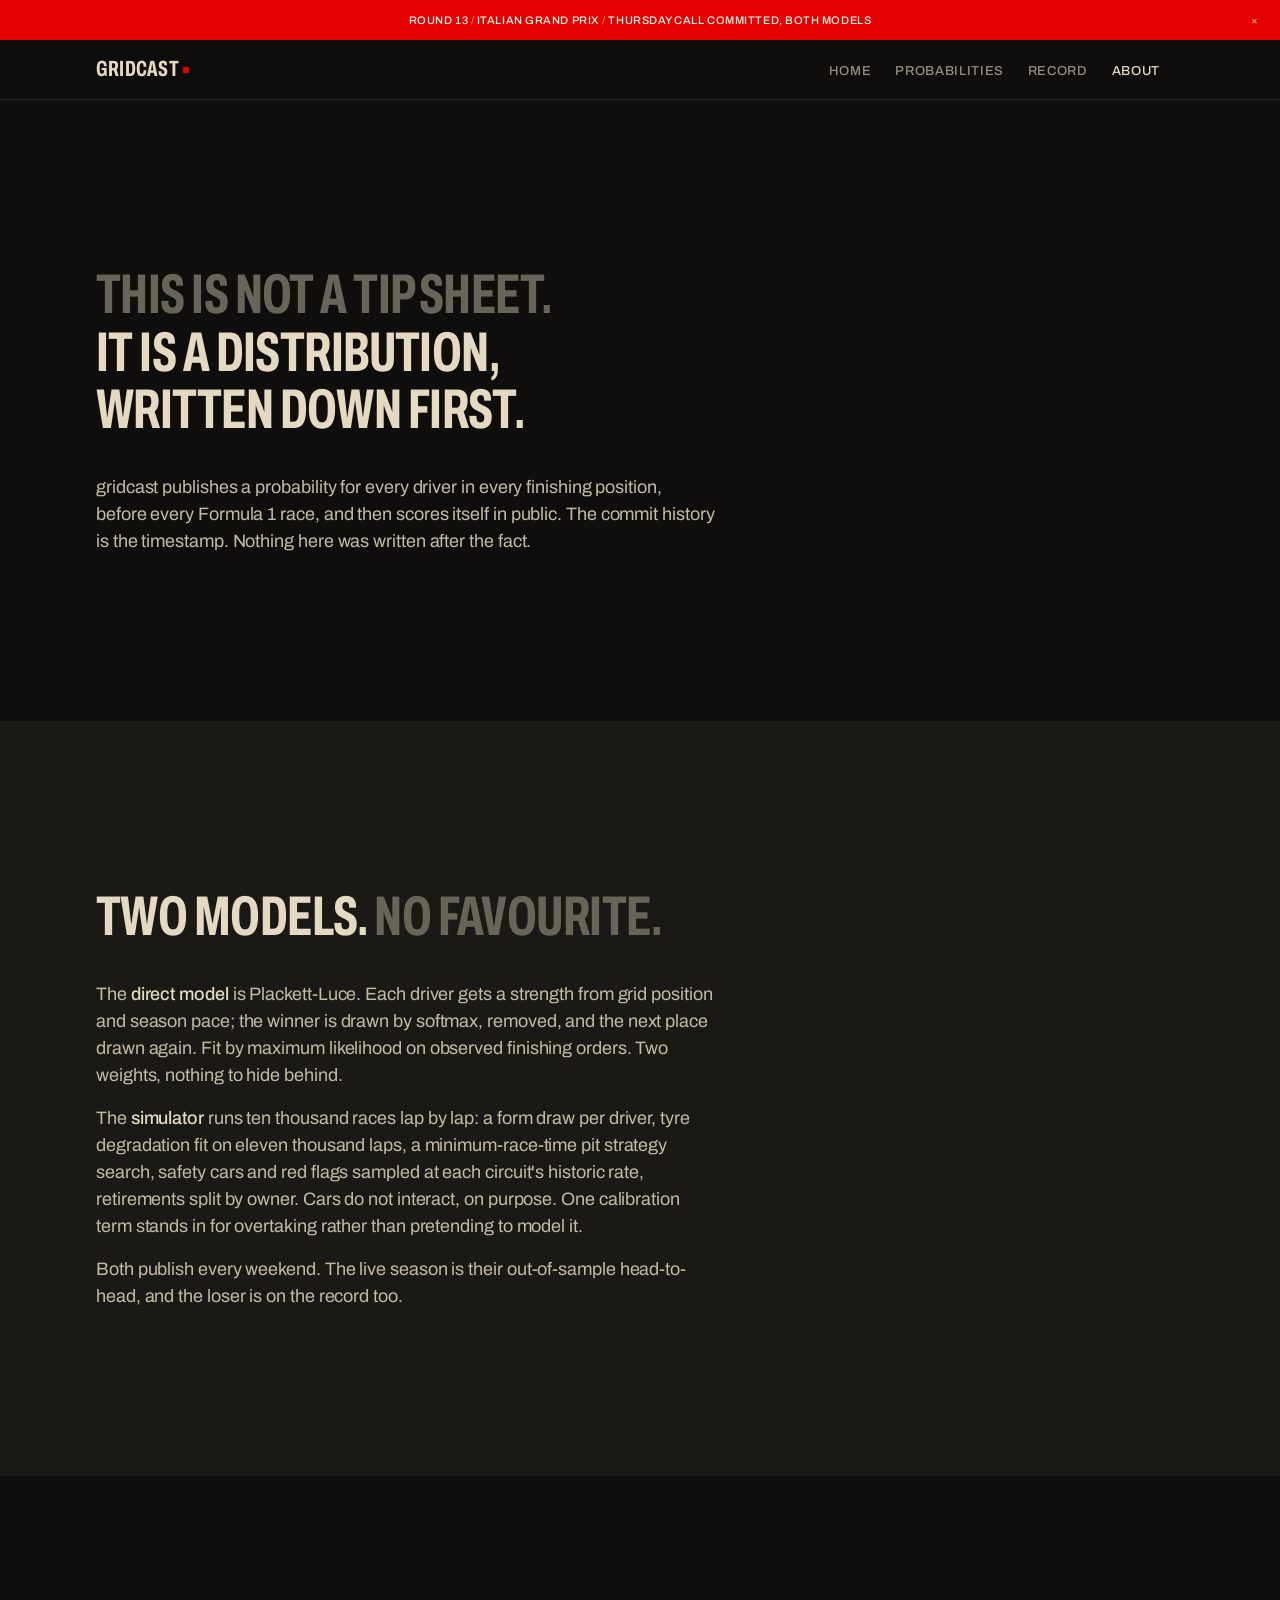
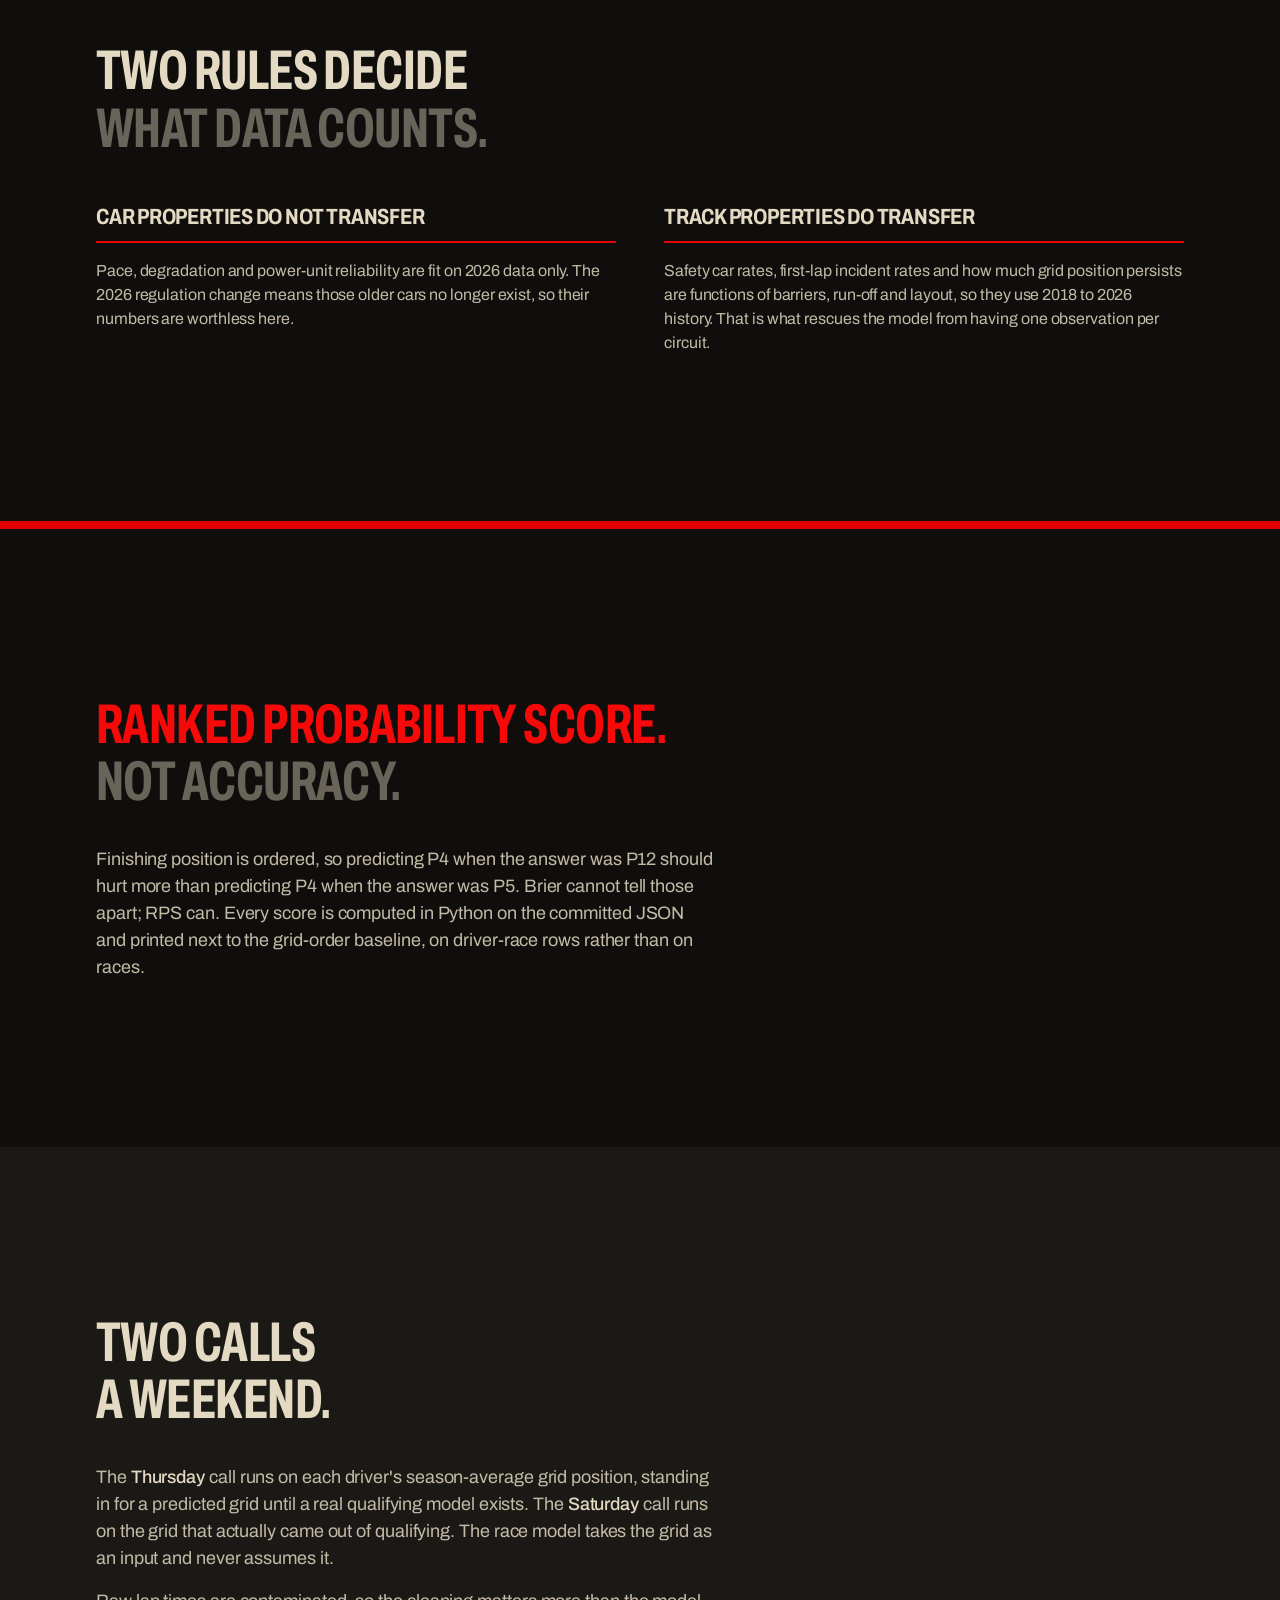
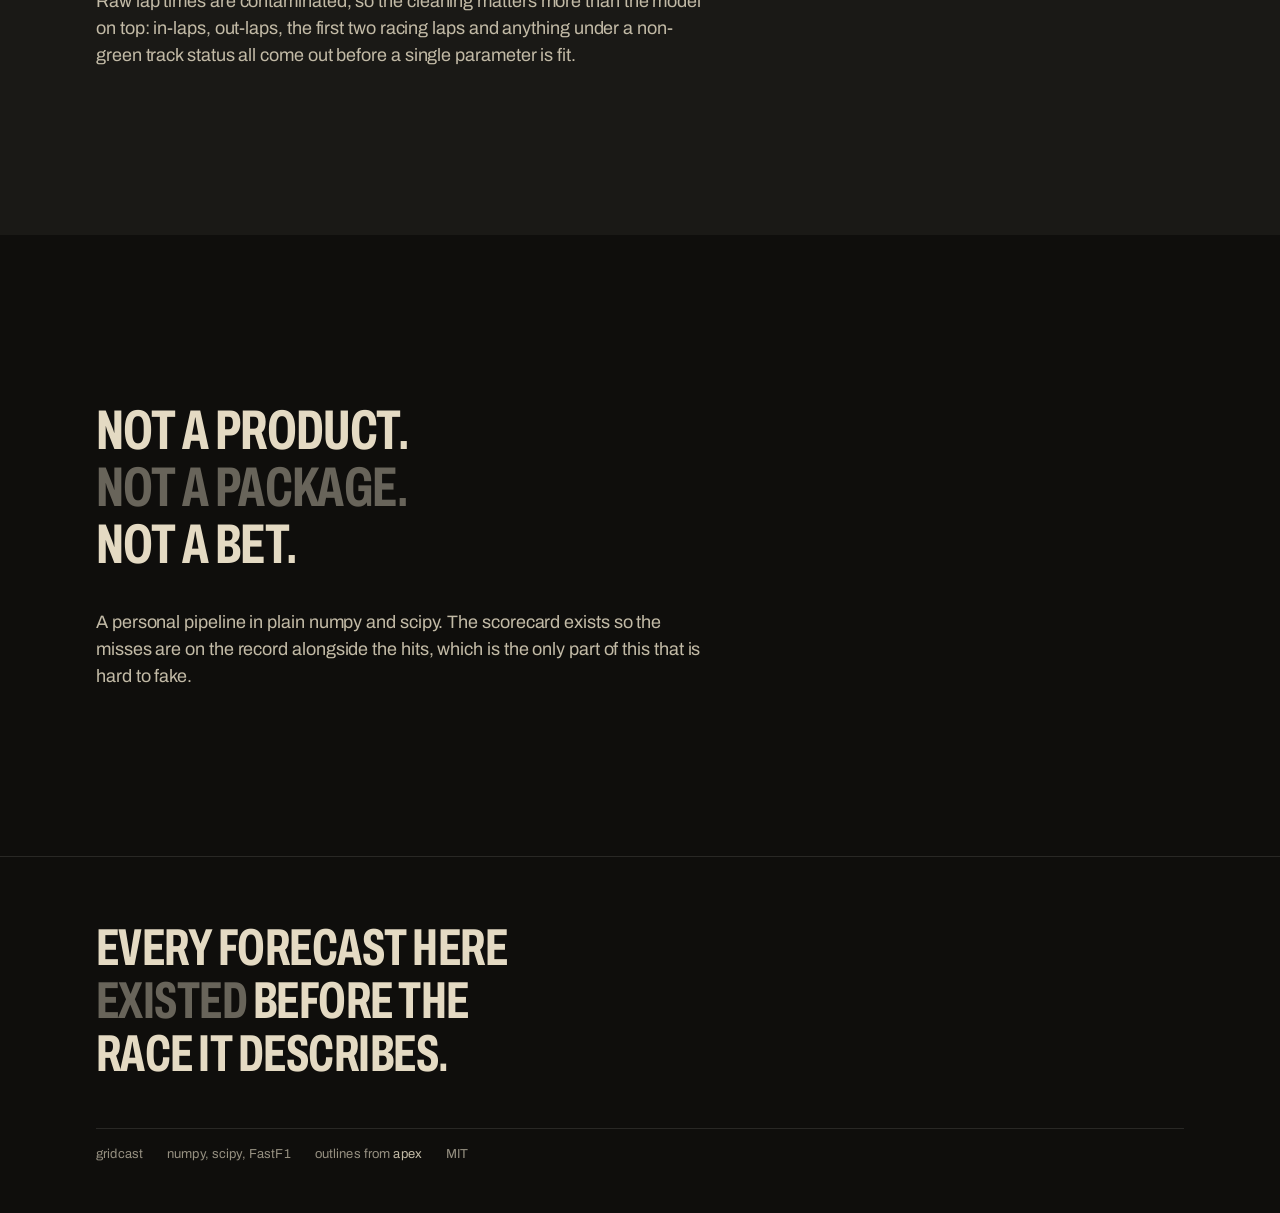
==== site/about.html @ 3c14c135 "site: about, probabilities and record pages, token sheet" ====
<!DOCTYPE html>
<html lang="en">
<head>
<meta charset="utf-8">
<meta name="viewport" content="width=device-width, initial-scale=1">
<title>About · gridcast</title>
<meta name="description" content="How gridcast predicts Formula 1 races: two models, the 2026 data rules, and how the scoring works.">
<link rel="preconnect" href="https://fonts.googleapis.com">
<link rel="preconnect" href="https://fonts.gstatic.com" crossorigin>
<link href="https://fonts.googleapis.com/css2?family=Archivo:wdth,wght@62..125,400..700&family=Geist+Mono:wght@400..600&display=swap" rel="stylesheet">
<link rel="icon" href="data:image/svg+xml,%3Csvg xmlns='http://www.w3.org/2000/svg' viewBox='0 0 32 32'%3E%3Crect width='32' height='32' fill='%230e0e0e'/%3E%3Cpath d='M6 24 L16 8 L26 24' stroke='%23e50000' stroke-width='3' fill='none'/%3E%3C/svg%3E">
<link rel="stylesheet" href="tokens.css">
<link rel="stylesheet" href="style.css">
</head>
<body data-page="about">

<header class="nav" id="nav">
  <div class="nav-banner" id="banner">
    <p id="banner-text">Reading the latest call</p>
    <button class="nav-x" id="banner-x" type="button" aria-label="Dismiss announcement">&times;</button>
  </div>
  <div class="nav-bar">
    <div class="nav-inner">
      <a class="wordmark" href="index.html">gridcast</a>
      <nav aria-label="Primary">
        <ul class="nav-links">
          <li><a href="index.html">Home</a></li>
          <li><a href="probabilities.html">Probabilities</a></li>
          <li><a href="record.html">Record</a></li>
          <li><a href="about.html" aria-current="page">About</a></li>
          <li><a href="#" id="repo-link" hidden>Source</a></li>
        </ul>
      </nav>
    </div>
  </div>
</header>

<main>
  <section class="band band-ink">
    <div>
      <p class="claim"><span class="dim">This is not a tip sheet.</span><br>It is a distribution,<br>written down first.</p>
      <p class="after">gridcast publishes a probability for every driver in every finishing position, before every Formula&nbsp;1 race, and then scores itself in public. The commit history is the timestamp. Nothing here was written after the fact.</p>
    </div>
  </section>

  <section class="band band-raised">
    <div>
      <p class="claim">Two models. <span class="dim">No favourite.</span></p>
      <p class="after">The <strong>direct model</strong> is Plackett-Luce. Each driver gets a strength from grid position and season pace; the winner is drawn by softmax, removed, and the next place drawn again. Fit by maximum likelihood on observed finishing orders. Two weights, nothing to hide behind.</p>
      <p class="after">The <strong>simulator</strong> runs ten thousand races lap by lap: a form draw per driver, tyre degradation fit on eleven thousand laps, a minimum-race-time pit strategy search, safety cars and red flags sampled at each circuit's historic rate, retirements split by owner. Cars do not interact, on purpose. One calibration term stands in for overtaking rather than pretending to model it.</p>
      <p class="after">Both publish every weekend. The live season is their out-of-sample head-to-head, and the loser is on the record too.</p>
    </div>
  </section>

  <section class="band band-ink">
    <div>
      <p class="claim">Two rules decide<br><span class="dim">what data counts.</span></p>
      <div class="rules">
        <div>
          <h2>Car properties do not transfer</h2>
          <p>Pace, degradation and power-unit reliability are fit on 2026 data only. The 2026 regulation change means those older cars no longer exist, so their numbers are worthless here.</p>
        </div>
        <div>
          <h2>Track properties do transfer</h2>
          <p>Safety car rates, first-lap incident rates and how much grid position persists are functions of barriers, run-off and layout, so they use 2018 to 2026 history. That is what rescues the model from having one observation per circuit.</p>
        </div>
      </div>
    </div>
  </section>

  <section class="band band-accent">
    <div>
      <p class="claim">Ranked probability score.<br><span class="dim">Not accuracy.</span></p>
      <p class="after">Finishing position is ordered, so predicting P4 when the answer was P12 should hurt more than predicting P4 when the answer was P5. Brier cannot tell those apart; RPS can. Every score is computed in Python on the committed JSON and printed next to the grid-order baseline, on driver-race rows rather than on races.</p>
    </div>
  </section>

  <section class="band band-raised">
    <div>
      <p class="claim">Two calls<br>a weekend.</p>
      <p class="after">The <strong>Thursday</strong> call runs on each driver's season-average grid position, standing in for a predicted grid until a real qualifying model exists. The <strong>Saturday</strong> call runs on the grid that actually came out of qualifying. The race model takes the grid as an input and never assumes it.</p>
      <p class="after">Raw lap times are contaminated, so the cleaning matters more than the model on top: in-laps, out-laps, the first two racing laps and anything under a non-green track status all come out before a single parameter is fit.</p>
    </div>
  </section>

  <section class="band band-ink">
    <div>
      <p class="claim">Not a product.<br><span class="dim">Not a package.</span><br>Not a bet.</p>
      <p class="after">A personal pipeline in plain numpy and scipy. The scorecard exists so the misses are on the record alongside the hits, which is the only part of this that is hard to fake.</p>
    </div>
  </section>
</main>

<footer class="foot">
  <div class="foot-inner">
    <p class="foot-line">Every forecast here <span class="dim">existed</span> before the race it describes.</p>
    <div class="foot-meta">
      <span>gridcast</span>
      <span>numpy, scipy, FastF1</span>
      <span>outlines from <a href="https://github.com/nitrimandylis/apex">apex</a></span>
      <span>MIT</span>
      <span id="foot-repo"></span>
    </div>
  </div>
</footer>

<script src="app.js"></script>
</body>
</html>
---- site/tokens.css ----
/* Hallmark · tokens · theme: studied-DNA (source: https://centralhq.com/)
 * paper band: dark (16.4%) · display style: condensed-caps-grotesk · accent hue: warm-red (29deg)
 *
 * Every value here was measured off the source's served CSS and converted to
 * OKLCH. The greys are a warm ladder, not neutral: the paper is a warm black
 * and the ink is cream, never white. That single choice is most of the look.
 *
 * Every colour and every font on this site comes through a name in this file.
 */
:root {
  /* ---- paper: warm near-black, twelve steps up to a mid grey ---- */
  --color-paper:    oklch(16.4% 0.005  85);   /* #0e0e0e page, tinted to the 0.005 chroma floor */
  --color-paper-2:  oklch(21.3% 0.005  85);   /* #191918 raised surface, same */
  --color-paper-3:  oklch(24.8% 0.004  85);   /* #22211f card */
  --color-paper-4:  oklch(30.2% 0.006  78);   /* #302e2b hover */

  /* ---- rules ---- */
  --color-rule:      oklch(27.7% 0.006  92);  /* #292825 hairline */
  --color-rule-firm: oklch(38.7% 0.010  92);  /* #46443e visible divider */

  /* ---- ink: cream, not white. Contrast vs paper noted per token. ---- */
  --color-ink:     oklch(89.0% 0.033  87);    /* #e4dac3  13.9:1 */
  --color-ink-2:   oklch(79.0% 0.029  89);    /* #c2baa6  10.0:1 */
  --color-muted:   oklch(65.1% 0.023  89);    /* #958f80   6.0:1, AA body */
  --color-dim:     oklch(50.4% 0.016  89);    /* #68645a   3.3:1, large type only */

  /* ---- accent. Two reds on purpose: the fill is the source's #e50000,
         which is 4.0:1 and fails AA as text, so accent text uses the
         brighter one at 4.5:1. Never swap them. ---- */
  --color-accent:      oklch(57.9% 0.238  29); /* #e50000 fills, marks, bars */
  --color-accent-text: oklch(61.1% 0.248  29); /* #f50a0a links and accent text */
  --color-accent-ink:  oklch(98.0% 0.025  89); /* #fff8e6 on an accent fill, 4.6:1 */
  --color-good:        oklch(88.2% 0.201 159); /* #03ffa7 the source's mint, used for wins */
  --color-focus:       oklch(88.2% 0.201 159);

  /* ---- type: one family split by width, plus a mono outlier.
         Archivo at wdth 62 / wght 700 uppercase plays the condensed-display
         role; Archivo at wdth 100 plays the body role; Geist Mono carries
         every machine-written number and label. The source uses commercial
         Klim faces (American Grotesk Condensed, Söhne, Söhne Mono); these
         are the free equivalents by role, not lookalikes. ---- */
  --font-display: "Archivo", ui-sans-serif, system-ui, sans-serif;
  --font-body:    "Archivo", ui-sans-serif, system-ui, sans-serif;
  --font-data:    "Geist Mono", ui-monospace, SFMono-Regular, Menlo, monospace;
  --width-condensed: 62;
  --width-normal: 100;

  /* ---- scale ---- */
  --text-xs:   0.6875rem;
  --text-sm:   0.8125rem;
  --text-base: 1rem;
  --text-md:   1.125rem;
  --text-lg:   1.375rem;
  --text-xl:   1.75rem;
  --text-2xl:  2.25rem;
  --text-display:   clamp(2.75rem, 9.5vw, 6.25rem);   /* 100px cap, as measured */
  --text-display-s: clamp(2rem, 6vw, 3.5rem);

  /* ---- space: the source's own gap ladder, measured off the live page ---- */
  --space-3xs: 0.125rem;
  --space-2xs: 0.25rem;
  --space-xs:  0.5rem;
  --space-sm:  0.75rem;
  --space-md:  1rem;
  --space-lg:  1.5rem;    /* 24 */
  --space-xl:  2.25rem;   /* 36 */
  --space-2xl: 3rem;      /* 48 */
  --space-3xl: 4rem;      /* 64 */
  --space-4xl: 7rem;      /* 112 */
  --space-5xl: 9rem;      /* 144 */

  /* The source separates major blocks with a fixed 200px void rather than
     section padding. That is the page's whole rhythm. */
  --void: clamp(4rem, 13vw, 12.5rem);
  /* The source runs an 800px column because its content is marketing copy.
     Ours is 20x20 probability matrices and a ledger, so the spine is wider;
     prose is held back to --measure instead. */
  --spine: 72rem;         /* 1152px content column */
  /* The reading column. The frame above stays 1152px so the nav, the footer
     and every block share one left edge, but only the probability matrices
     actually need that width. Everything else stops here and leaves the right
     margin empty on purpose. This is the source's own 800px column. */
  --column: 50rem;        /* 800px */
  --page-gutter: clamp(1rem, 4vw, 2rem);
  --measure: 62ch;

  /* ---- rules and radii: small on surfaces, full pill on buttons ---- */
  --rule-hair: 1px;
  --rule-firm: 2px;
  --radius-cell: 3px;
  --radius-card: 8px;
  --radius-pill: 999px;

  /* ---- motion ---- */
  --ease-out:    cubic-bezier(0.16, 1, 0.3, 1);
  --dur-micro: 120ms;
  --dur-short: 220ms;
  --dur-long:  420ms;

  /* ---- N12 nav geometry ---- */
  --banner-h: 40px;
  --bar-h: 60px;
  --z-nav: 500;
}
---- site/style.css ----
/* Hallmark · pre-emit critique: P5 H5 E4 S5 R4 V5
 * Hallmark · theme: studied-DNA (source: https://centralhq.com/) · design-system: site/tokens.css
 * observed-fonts: American Grotesk Condensed Bold + Söhne + Söhne Mono (Klim, commercial)
 *   → rebuilt by role as Archivo wdth 62/700 + Archivo wdth 100 + Geist Mono
 * observed-paper: #0e0e0e  ·  observed-accent: #e50000  ·  studied: yes  ·  DNA-source: url
 * rhythm: measured live at 1009px — 800px content spine, fixed 200px voids between
 *   major blocks, centred display fold over left-aligned body.
 *
 * Four pages, four macrostructures, one system. The pages are deliberately
 * NOT the same shape:
 *   index          Marquee Hero (DNA variant: the source keeps a lede and a
 *                  CTA pair in the fold, so this one does too; the action row
 *                  sits off the centre axis per gate 6)
 *   probabilities  Catalogue      two models as two specimens of one thing
 *   record         Index-First    the page is the ledger, no hero at all
 *   about          Manifesto      declarations in bleed bands, no step list
 * nav: N12 status banner + retracting bar · footer: Ft5 statement
 * mono discipline: Geist Mono holds two roles only, tabular numerals and
 *   micro-labels. Chrome text is the body face.
 * contrast: pass (40-41) · nav/footer slop: pass (42-45) · honest: pass (46)
 * chrome: pass (47) · tokens: pass (48) · mobile: pass (34, 49, 50-57)
 */

/* ---- base ---------------------------------------------------------------- */

*, *::before, *::after { box-sizing: border-box; }

html, body {
  /* clip, not hidden: hidden on the root kills position:sticky in Safari */
  overflow-x: clip;
}

html {
  background: var(--color-paper);
  -webkit-text-size-adjust: 100%;
}

body {
  margin: 0;
  min-height: 100dvh;
  display: flex;
  flex-direction: column;
  background: var(--color-paper);
  color: var(--color-ink);
  font-family: var(--font-body);
  font-variation-settings: "wdth" var(--width-normal);
  font-size: var(--text-base);
  line-height: 1.5;
  letter-spacing: -0.005em;
  -webkit-font-smoothing: antialiased;
  text-rendering: optimizeLegibility;
}

main {
  flex: 1;
  width: 100%;
  max-width: var(--spine);
  margin: 0 auto;
  padding-inline: var(--page-gutter);
  /* clears the banner and the bar at rest */
  padding-top: calc(var(--banner-h) + var(--bar-h) + var(--space-3xl));
}

/* The Manifesto page bleeds edge to edge, so it opts out of the spine. */
body[data-page="about"] main {
  max-width: none;
  padding-inline: 0;
  /* the first band carries its own void, so main only clears the nav */
  padding-top: calc(var(--banner-h) + var(--bar-h));
}

h1, h2, h3 {
  font-family: var(--font-display);
  font-weight: 700;
  font-style: normal;
  margin: 0;
  overflow-wrap: anywhere;
  min-width: 0;
}

p { margin: 0; }

a { color: inherit; }

code { font-family: var(--font-data); }

:focus-visible {
  outline: var(--rule-firm) solid var(--color-focus);
  outline-offset: 3px;
  border-radius: var(--radius-cell);
}

::selection { background: var(--color-accent); color: var(--color-accent-ink); }


/* ---- N12 · status banner + retracting bar -------------------------------- */

.nav {
  position: fixed;
  inset: 0 0 auto;
  z-index: var(--z-nav);
  transform: translateY(0);
  transition: transform var(--dur-short) var(--ease-out);
}
.nav.is-compact { transform: translateY(calc(var(--banner-h) * -1)); }
.nav.is-dismissed { transform: none; }
.nav.is-dismissed .nav-banner { display: none; }

.nav-banner {
  height: var(--banner-h);
  display: flex;
  align-items: center;
  justify-content: center;
  gap: var(--space-sm);
  padding-inline: var(--space-md);
  background: var(--color-accent);
  color: var(--color-accent-ink);
  font-size: var(--text-xs);
  font-weight: 500;
  letter-spacing: 0.05em;
  text-transform: uppercase;
  white-space: nowrap;
  overflow: hidden;
}
#banner-text {
  min-width: 0;
  overflow: hidden;
  text-overflow: ellipsis;
}
.nav-banner b { font-weight: 500; }
.nav-banner .sep { opacity: 0.55; }

.nav-x {
  position: absolute;
  right: var(--space-sm);
  width: 28px;
  height: 28px;
  display: grid;
  place-items: center;
  border: 0;
  background: none;
  color: inherit;
  font: inherit;
  cursor: pointer;
  opacity: 0.7;
  transition: opacity var(--dur-micro) var(--ease-out);
}
.nav-x:hover { opacity: 1; }
.nav-x:active { transform: translateY(1px); }
.nav-x:disabled { opacity: 0.4; cursor: not-allowed; }

.nav-bar {
  height: var(--bar-h);
  background: color-mix(in oklab, var(--color-paper) 88%, transparent);
  backdrop-filter: blur(12px);
  border-bottom: var(--rule-hair) solid var(--color-rule);
}
.nav-inner {
  height: 100%;
  max-width: var(--spine);
  margin: 0 auto;
  padding-inline: var(--page-gutter);
  display: flex;
  align-items: center;
  gap: var(--space-lg);
}

.wordmark {
  font-family: var(--font-display);
  font-variation-settings: "wdth" var(--width-condensed);
  font-weight: 700;
  font-size: var(--text-lg);
  letter-spacing: 0.01em;
  text-transform: uppercase;
  text-decoration: none;
  margin-right: auto;
  white-space: nowrap;
}
.wordmark::after {
  content: "";
  display: inline-block;
  width: 6px;
  height: 6px;
  margin-left: var(--space-2xs);
  vertical-align: 0.12em;
  background: var(--color-accent);
}

.nav-links {
  display: flex;
  align-items: center;
  gap: var(--space-lg);
  list-style: none;
  margin: 0;
  padding: 0;
}
.nav-links a {
  font-size: var(--text-sm);
  font-weight: 500;
  letter-spacing: 0.05em;
  text-transform: uppercase;
  color: var(--color-muted);
  text-decoration: none;
  white-space: nowrap;
  transition: color var(--dur-micro) var(--ease-out);
}
.nav-links a:hover { color: var(--color-ink); }
.nav-links a:active { color: var(--color-accent-text); }
.nav-links a[aria-current="page"] { color: var(--color-ink); }

/* ---- buttons ------------------------------------------------------------- */

.btn {
  display: inline-flex;
  align-items: center;
  gap: var(--space-xs);
  min-height: 44px;
  padding: 0 var(--space-lg);
  border: 0;
  border-radius: var(--radius-pill);
  background: var(--color-accent);
  color: var(--color-accent-ink);
  font-size: var(--text-sm);
  font-weight: 600;
  letter-spacing: 0.03em;
  text-transform: uppercase;
  text-decoration: none;
  white-space: nowrap;
  cursor: pointer;
  transition: background var(--dur-micro) var(--ease-out);
}
.btn:hover { background: var(--color-accent-text); }
.btn:active { background: var(--color-accent); transform: translateY(1px); }
.btn:disabled, .btn[aria-disabled="true"] {
  opacity: 0.55;
  cursor: not-allowed;
  background: var(--color-paper-3);
  color: var(--color-muted);
}

.btn-quiet {
  background: var(--color-paper-3);
  color: var(--color-ink);
}
.btn-quiet:hover { background: var(--color-paper-4); }


/* ---- index · Marquee Hero ------------------------------------------------ */

.marquee {
  min-height: calc(78dvh - var(--bar-h));
  display: grid;
  align-content: center;
  text-align: left;
  padding-block: var(--space-3xl) var(--space-5xl);
}
.marquee h1 {
  font-variation-settings: "wdth" var(--width-condensed);
  font-size: var(--text-display);
  line-height: 1.02;
  letter-spacing: -0.01em;
  text-transform: uppercase;
  max-width: 14ch;
}
/* The source dims the opening word rather than highlighting a later one.
   The headline reads as if it fades up into itself. */
.marquee h1 .dim { color: var(--color-dim); }
.marquee .sub {
  max-width: 46ch;
  margin-top: var(--space-xl);
  color: var(--color-muted);
  font-size: var(--text-md);
  line-height: 1.45;
}
/* Gate 6: the headline and lede are centred, so the action row breaks the
   axis and sits flush to the spine. Three things on one centre line is the
   AI hero shape. */
.marquee .cta {
  margin-top: var(--space-2xl);
  display: flex;
  align-items: center;
  gap: var(--space-sm);
  justify-content: flex-start;
  flex-wrap: wrap;
}

/* The fixed void is the whole rhythm. Nothing else separates blocks. */
.void { height: var(--void); }

/* The nav is fixed, so an in-page anchor has to duck under it. */
[id] { scroll-margin-top: calc(var(--banner-h) + var(--bar-h) + var(--space-lg)); }

/* ---- the reading column --------------------------------------------------
   Only .figs (the 20x20 matrices) uses the full 1152px frame. Every other
   block caps at --column and stays flush to the same left edge, so the page
   reads as one column with a deliberate right margin rather than a table
   stretched across 1088px. */

.strap, .entry-head, .leaders, .tally, .stamps, .standings, .bars,
.cat-head, .index-head,
.ledger-head, .race, .ledger-total { max-width: var(--column); }

/* ---- the next-call block (index) ----------------------------------------- */

.strap {
  display: flex;
  flex-wrap: wrap;
  align-items: center;
  gap: var(--space-sm) var(--space-lg);
  font-family: var(--font-data);
  font-size: var(--text-xs);
  letter-spacing: 0.14em;
  text-transform: uppercase;
  color: var(--color-muted);
  padding-bottom: var(--space-lg);
  border-bottom: var(--rule-hair) solid var(--color-rule);
}
.strap .accent { color: var(--color-accent-text); }

.entry-head {
  display: grid;
  grid-template-columns: minmax(0, 1fr) auto auto;
  align-items: center;
  gap: var(--space-lg);
  padding-block: var(--space-2xl);
}
.entry-title {
  font-variation-settings: "wdth" 80;
  font-size: var(--text-2xl);
  line-height: 1.05;
  letter-spacing: -0.02em;
  text-transform: uppercase;
}
.entry-sub {
  margin-top: var(--space-xs);
  color: var(--color-muted);
  font-size: var(--text-sm);
}

.circuit { width: 84px; height: 84px; display: block; }
.circuit path { fill: none; stroke: var(--color-ink-2); stroke-width: 2.5; stroke-linejoin: round; }
.circuit path.glow { stroke: var(--color-accent); stroke-width: 6; opacity: 0.28; }

.clock { display: flex; gap: var(--space-md); }
.clock .unit { text-align: right; }
.clock .v {
  font-family: var(--font-data);
  font-variant-numeric: tabular-nums;
  font-size: var(--text-lg);
  line-height: 1;
  color: var(--color-ink);
}
.clock .l {
  font-family: var(--font-data);
  font-size: var(--text-xs);
  letter-spacing: 0.12em;
  text-transform: uppercase;
  color: var(--color-muted);
}
.clock .done { color: var(--color-muted); font-size: var(--text-sm); }

.leaders { margin-top: var(--space-lg); max-width: 34rem; }
.leaders table { width: 100%; border-collapse: collapse; }
.leaders caption {
  caption-side: bottom;
  padding-top: var(--space-md);
  color: var(--color-muted);
  font-size: var(--text-sm);
  text-align: left;
}
.leaders th {
  padding: var(--space-xs) var(--space-sm);
  border-bottom: var(--rule-hair) solid var(--color-rule-firm);
  font-family: var(--font-data);
  font-size: var(--text-xs);
  font-weight: 500;
  letter-spacing: 0.12em;
  text-transform: uppercase;
  color: var(--color-muted);
  text-align: right;
}
.leaders th:first-child { text-align: left; }
.leaders td {
  padding: var(--space-sm);
  border-bottom: var(--rule-hair) solid var(--color-rule);
  font-family: var(--font-data);
  font-variant-numeric: tabular-nums;
  text-align: right;
}
.leaders td:first-child { text-align: left; letter-spacing: 0.04em; }

.stripe {
  display: inline-block;
  width: 3px;
  height: 0.9em;
  margin-right: var(--space-xs);
  vertical-align: -0.1em;
  background: var(--team);
}

.tally {
  display: grid;
  grid-template-columns: repeat(auto-fit, minmax(min(14rem, 100%), 1fr));
  gap: var(--space-lg);
  margin-top: var(--space-2xl);
}
.tally .n {
  display: block;
  font-family: var(--font-data);
  font-variant-numeric: tabular-nums;
  font-size: var(--text-xl);
  line-height: 1;
}
.tally .k {
  display: block;
  margin-top: var(--space-2xs);
  font-family: var(--font-data);
  font-size: var(--text-xs);
  letter-spacing: 0.1em;
  text-transform: uppercase;
  color: var(--color-muted);
}

.win { color: var(--color-good); }
.bad { color: var(--color-accent-text); }

.more {
  display: inline-block;
  margin-top: var(--space-2xl);
  font-size: var(--text-sm);
  font-weight: 600;
  letter-spacing: 0.03em;
  text-transform: uppercase;
  color: var(--color-accent-text);
  text-decoration: none;
  white-space: nowrap;
}
.more:hover { text-decoration: underline; text-underline-offset: 4px; }
.more:active { color: var(--color-accent); }

.empty, .waiting {
  padding: var(--space-2xl) 0;
  color: var(--color-muted);
  max-width: var(--measure);
}

/* ---- probabilities · Catalogue ------------------------------------------- */

/* Catalogue leads with a mark and a count, not a display headline. */
.cat-head {
  display: flex;
  flex-wrap: wrap;
  align-items: baseline;
  gap: var(--space-sm) var(--space-lg);
  padding-bottom: var(--space-lg);
  border-bottom: var(--rule-firm) solid var(--color-rule-firm);
}
.cat-head h1 {
  font-variation-settings: "wdth" var(--width-condensed);
  font-size: var(--text-xl);
  letter-spacing: 0.01em;
  text-transform: uppercase;
}
.cat-head p { color: var(--color-muted); font-size: var(--text-sm); max-width: 48ch; }

.stamps {
  list-style: none;
  margin: var(--space-lg) 0 0;
  padding: 0;
  display: flex;
  flex-wrap: wrap;
  gap: var(--space-xs) var(--space-lg);
  font-size: var(--text-sm);
  color: var(--color-muted);
}
.stamps b { color: var(--color-ink-2); font-weight: 600; text-transform: uppercase; letter-spacing: 0.05em; }
.stamps code { color: var(--color-ink-2); }

/* One specimen per row. A 20x20 matrix needs the whole spine; side by side
   the two cards were 520px each and both scrolled internally, which defeats
   the point of showing the matrix at all. */
.figs {
  display: grid;
  grid-template-columns: minmax(0, 1fr);
  gap: var(--space-2xl);
  margin-top: var(--space-3xl);
}

/* Each model is one card in the catalogue: same frame, same size, one variant. */
.fig {
  margin: 0;
  min-width: 0;
  padding: var(--space-lg);
  background: var(--color-paper-2);
  border: var(--rule-hair) solid var(--color-rule);
  border-radius: var(--radius-card);
}
.fig-title {
  font-family: var(--font-data);
  font-size: var(--text-xs);
  letter-spacing: 0.12em;
  text-transform: uppercase;
  color: var(--color-ink);
  padding-bottom: var(--space-sm);
  border-bottom: var(--rule-hair) solid var(--color-rule);
}
.fig .scroll { overflow-x: auto; margin-top: var(--space-md); }
.fig table { border-collapse: collapse; font-family: var(--font-data); font-size: var(--text-xs); }
.fig th {
  padding: var(--space-2xs);
  font-weight: 400;
  color: var(--color-muted);
  text-align: center;
}
.fig td { padding: var(--space-3xs); }
.fig td.d {
  position: sticky;
  left: 0;
  padding-right: var(--space-sm);
  background: var(--color-paper-2);
  letter-spacing: 0.04em;
  white-space: nowrap;
}
.fig td.c div {
  /* sized so the 20-column matrix nearly fills the spine on desktop and
     scrolls inside the card, not the page, below that */
  width: 28px;
  height: 28px;
  border-radius: var(--radius-cell);
  background: color-mix(in oklab, var(--color-accent) calc(var(--f) * 100%), var(--color-paper-3));
}
.fig th.n, .fig td.n {
  padding-inline: var(--space-2xs);
  text-align: right;
  font-variant-numeric: tabular-nums;
  color: var(--color-ink-2);
}
.fig th.first, .fig td.first { padding-left: var(--space-md); }
.fig figcaption {
  margin-top: var(--space-md);
  color: var(--color-muted);
  font-size: var(--text-sm);
}

.bars { margin-top: var(--space-4xl); }
.seg {
  display: inline-flex;
  gap: var(--space-3xs);
  padding: var(--space-3xs);
  background: var(--color-paper-2);
  border-radius: var(--radius-pill);
}
.seg button {
  min-height: 36px;
  padding: 0 var(--space-md);
  border: 0;
  border-radius: var(--radius-pill);
  background: none;
  color: var(--color-muted);
  font-family: var(--font-data);
  font-size: var(--text-xs);
  letter-spacing: 0.1em;
  text-transform: uppercase;
  white-space: nowrap;
  cursor: pointer;
  transition: background var(--dur-micro) var(--ease-out), color var(--dur-micro) var(--ease-out);
}
.seg button:hover { color: var(--color-ink); }
.seg button:active { transform: translateY(1px); }
.seg button:disabled { opacity: 0.55; cursor: not-allowed; }
.seg button[aria-pressed="true"] { background: var(--color-paper-4); color: var(--color-ink); }

.legend {
  display: flex;
  gap: var(--space-lg);
  margin: var(--space-lg) 0;
  font-family: var(--font-data);
  font-size: var(--text-xs);
  letter-spacing: 0.1em;
  text-transform: uppercase;
  color: var(--color-muted);
}
.legend i { display: inline-block; width: 14px; height: 6px; margin-right: var(--space-xs); }
.legend .direct i { background: var(--color-accent); }
.legend .sim i { background: var(--color-ink-2); }

.bar-row {
  display: grid;
  grid-template-columns: 4.5rem minmax(0, 1fr) 7rem;
  align-items: center;
  gap: var(--space-md);
  padding-block: var(--space-xs);
  border-bottom: var(--rule-hair) solid var(--color-rule);
}
.bar-row .code {
  font-family: var(--font-data);
  font-size: var(--text-sm);
  letter-spacing: 0.04em;
  white-space: nowrap;
}
.bar-row .track { display: grid; gap: var(--space-3xs); min-width: 0; }
.bar-row .bar { height: 7px; border-radius: var(--radius-cell); transform-origin: left; }
.bar-row .bar.direct { background: var(--color-accent); }
.bar-row .bar.sim { background: var(--color-ink-2); }
.bar-row .nums {
  font-family: var(--font-data);
  font-variant-numeric: tabular-nums;
  font-size: var(--text-xs);
  color: var(--color-muted);
  text-align: right;
}
.bar-row .nums b { color: var(--color-ink); font-weight: 400; }

/* ---- record · Index-First ------------------------------------------------ */

/* No hero. One short paragraph, then the list. */
.index-head {
  padding-bottom: var(--space-lg);
  border-bottom: var(--rule-firm) solid var(--color-rule-firm);
}
.index-head h1 {
  font-variation-settings: "wdth" var(--width-condensed);
  font-size: var(--text-xl);
  letter-spacing: 0.01em;
  text-transform: uppercase;
}
.index-head p {
  margin-top: var(--space-sm);
  max-width: var(--measure);
  color: var(--color-muted);
  font-size: var(--text-sm);
}

.standings {
  display: grid;
  grid-template-columns: repeat(auto-fit, minmax(min(16rem, 100%), 1fr));
  gap: var(--space-2xl);
  margin-top: var(--space-2xl);
}
.standings .col-h {
  font-family: var(--font-data);
  font-size: var(--text-xs);
  letter-spacing: 0.12em;
  text-transform: uppercase;
  color: var(--color-muted);
  padding-bottom: var(--space-xs);
  border-bottom: var(--rule-hair) solid var(--color-rule);
}
.standings .row {
  display: flex;
  justify-content: space-between;
  align-items: baseline;
  gap: var(--space-md);
  padding-block: var(--space-xs);
  font-family: var(--font-data);
  font-size: var(--text-sm);
  color: var(--color-ink-2);
}
.standings .row b {
  font-weight: 400;
  font-variant-numeric: tabular-nums;
  color: var(--color-ink);
}
.standings .row.base { color: var(--color-muted); }
.standings .row.base b { color: var(--color-muted); }

.ledger-head, .ledger-total, .race > summary {
  display: grid;
  grid-template-columns: 2.5rem minmax(0, 1fr) 5rem 5rem 5rem;
  align-items: baseline;
  gap: var(--space-sm);
  font-family: var(--font-data);
  font-variant-numeric: tabular-nums;
  font-size: var(--text-sm);
}
.ledger-head {
  margin-top: var(--space-3xl);
  padding-bottom: var(--space-xs);
  border-bottom: var(--rule-hair) solid var(--color-rule-firm);
  font-size: var(--text-xs);
  letter-spacing: 0.12em;
  text-transform: uppercase;
  color: var(--color-muted);
}
.ledger-head span:nth-child(n+3),
.ledger-total span:nth-child(n+3),
.race > summary span:nth-child(n+3) { text-align: right; }

.race { border-bottom: var(--rule-hair) solid var(--color-rule); }
.race > summary {
  padding-block: var(--space-sm);
  cursor: pointer;
  list-style: none;
  transition: background var(--dur-micro) var(--ease-out);
}
.race > summary::-webkit-details-marker { display: none; }
.race > summary:hover { background: var(--color-paper-2); }
.race > summary:active { background: var(--color-paper-3); }
.race .rnd { color: var(--color-muted); }
.race .ev { display: block; color: var(--color-ink); }
.race .call {
  display: block;
  font-size: var(--text-xs);
  letter-spacing: 0.1em;
  text-transform: uppercase;
  color: var(--color-muted);
}

.drivers { padding: var(--space-md) 0 var(--space-lg); }
.drv {
  display: grid;
  grid-template-columns: minmax(0, 1fr) 3.5rem 3.5rem 5rem 5rem;
  gap: var(--space-sm);
  padding-block: var(--space-2xs);
  font-family: var(--font-data);
  font-variant-numeric: tabular-nums;
  font-size: var(--text-xs);
  color: var(--color-ink-2);
}
.drv span:nth-child(n+2) { text-align: right; }
.drv.hd {
  letter-spacing: 0.12em;
  text-transform: uppercase;
  color: var(--color-muted);
  padding-bottom: var(--space-xs);
  border-bottom: var(--rule-hair) solid var(--color-rule);
}
.drv .code { text-align: left; letter-spacing: 0.04em; }

.ledger-total {
  padding-block: var(--space-md);
  border-bottom: var(--rule-firm) solid var(--color-rule-firm);
  color: var(--color-ink);
}

/* ---- about · Manifesto --------------------------------------------------- */

/* Bleed bands, not hairlines. Each band is one assertion, big enough to read
   across the room. No numbered steps, no card grid, no section eyebrows. */
.band {
  padding-block: var(--void);
}
/* The gutter goes on the inner box, not on the full-bleed band. Padding the
   band and then centring a max-width child inside it pushes the content one
   gutter left of every other block on the site. */
.band > * {
  max-width: var(--spine);
  margin-inline: auto;
  padding-inline: var(--page-gutter);
}
.band-ink { background: var(--color-paper); }
.band-raised { background: var(--color-paper-2); }
/* Gate 23 caps the accent at ~5% of a viewport. A full-bleed accent band
   measured 73%, so the Manifesto bleed survives as an edge-to-edge rule and
   the claim itself carries the colour. */
.band-accent {
  border-top: var(--space-xs) solid var(--color-accent);
}
.band-accent .claim { color: var(--color-accent-text); }

.claim {
  font-family: var(--font-display);
  font-variation-settings: "wdth" var(--width-condensed);
  font-weight: 700;
  font-size: var(--text-display-s);
  line-height: 1.02;
  letter-spacing: -0.01em;
  text-transform: uppercase;
  overflow-wrap: anywhere;
}
.claim .dim { color: var(--color-dim); }
.band .after {
  max-width: var(--measure);
  margin-top: var(--space-xl);
  font-size: var(--text-md);
  line-height: 1.5;
  color: var(--color-ink-2);
}
.band .after + .after { margin-top: var(--space-md); }
.band .after strong { color: var(--color-ink); font-weight: 500; }

/* The one place the about page is allowed a list: the two data rules, which
   are a pair by nature. Still not a card grid. */
.rules {
  display: grid;
  grid-template-columns: repeat(auto-fit, minmax(min(20rem, 100%), 1fr));
  gap: var(--space-2xl);
  margin-top: var(--space-2xl);
}
.rules h2 {
  font-variation-settings: "wdth" 80;
  font-size: var(--text-lg);
  line-height: 1.1;
  text-transform: uppercase;
  letter-spacing: -0.01em;
  padding-bottom: var(--space-sm);
  border-bottom: var(--rule-firm) solid var(--color-accent);
}
.rules p {
  margin-top: var(--space-md);
  color: var(--color-ink-2);
}

/* ---- Ft5 · statement footer ---------------------------------------------- */

.foot {
  margin-top: var(--void);
  padding-block: var(--space-3xl) var(--space-2xl);
  border-top: var(--rule-hair) solid var(--color-rule);
}
body[data-page="about"] .foot { margin-top: 0; }
.foot-inner { max-width: var(--spine); margin-inline: auto; padding-inline: var(--page-gutter); }
.foot-line {
  font-family: var(--font-display);
  font-variation-settings: "wdth" var(--width-condensed);
  font-weight: 700;
  font-size: clamp(1.75rem, 5vw, 3.25rem);
  line-height: 1.02;
  letter-spacing: -0.01em;
  text-transform: uppercase;
  max-width: 20ch;
  overflow-wrap: anywhere;
}
.foot-line .dim { color: var(--color-dim); }
.foot-meta {
  display: flex;
  flex-wrap: wrap;
  gap: var(--space-xs) var(--space-lg);
  align-items: baseline;
  margin-top: var(--space-2xl);
  padding-top: var(--space-md);
  border-top: var(--rule-hair) solid var(--color-rule);
  font-size: var(--text-sm);
  letter-spacing: 0.01em;
  color: var(--color-muted);
}
.foot-meta a { color: var(--color-ink-2); text-decoration: none; white-space: nowrap; }
.foot-meta a:hover { color: var(--color-ink); }

/* ---- motion --------------------------------------------------------------
   Two primitives, no more: one entrance on the fold, one horizontal sweep on
   the bars. The source's own reveals are subtle; loud ones would fight the
   type. */

@keyframes rise { from { opacity: 0; transform: translateY(10px); } }
@keyframes sweep { from { transform: scaleX(0); } }

.marquee > *, .cat-head > *, .index-head > * {
  animation: rise var(--dur-long) var(--ease-out) both;
  animation-delay: calc(var(--i, 0) * 80ms);
}
.bar-row .bar { animation: sweep var(--dur-long) var(--ease-out) both; }

@media (prefers-reduced-motion: reduce) {
  *, *::before, *::after {
    animation-duration: 1ms !important;
    animation-iteration-count: 1 !important;
    transition-duration: 120ms !important;
    scroll-behavior: auto !important;
  }
  .nav { transition: none; }
}

/* ---- responsive ---------------------------------------------------------- */

@media (max-width: 46rem) {
  .entry-head {
    grid-template-columns: minmax(0, 1fr) auto;
    gap: var(--space-md);
  }
  .circuit { width: 64px; height: 64px; }
  .clock { grid-column: 1 / -1; justify-content: flex-start; order: 3; }

  .ledger-head, .ledger-total, .race > summary {
    grid-template-columns: 2rem minmax(0, 1fr) 4rem 4rem;
  }
  /* the baseline column is the first thing to go: it repeats per row */
  .ledger-head span:last-child,
  .ledger-total span:last-child,
  .race > summary span:last-child { display: none; }

  .drv { grid-template-columns: minmax(0, 1fr) 2.75rem 2.75rem 4rem 4rem; }
}

@media (max-width: 34rem) {
  /* The four links plus the wordmark need 454px. Rather than let them run off
     the edge, the bar becomes two rows and grows to suit. */
  :root { --bar-h: 88px; }
  .nav-inner {
    flex-direction: column;
    align-items: flex-start;
    justify-content: center;
    gap: var(--space-2xs);
  }
  .wordmark { margin-right: 0; font-size: var(--text-md); }
  .nav-links { gap: var(--space-md); }
  .nav-links a { font-size: var(--text-xs); letter-spacing: 0.04em; }
  .nav-banner { font-size: var(--text-xs); letter-spacing: 0.02em; }
  .marquee { min-height: 0; padding-block: var(--space-2xl) var(--space-3xl); }
  .bar-row { grid-template-columns: 3.5rem minmax(0, 1fr); }
  .bar-row .nums { grid-column: 1 / -1; text-align: left; }
  .drv { grid-template-columns: minmax(0, 1fr) 2.5rem 3.5rem 3.5rem; }
  .drv span:nth-child(2) { display: none; }  /* grid goes first; finish is the one that matters */
}
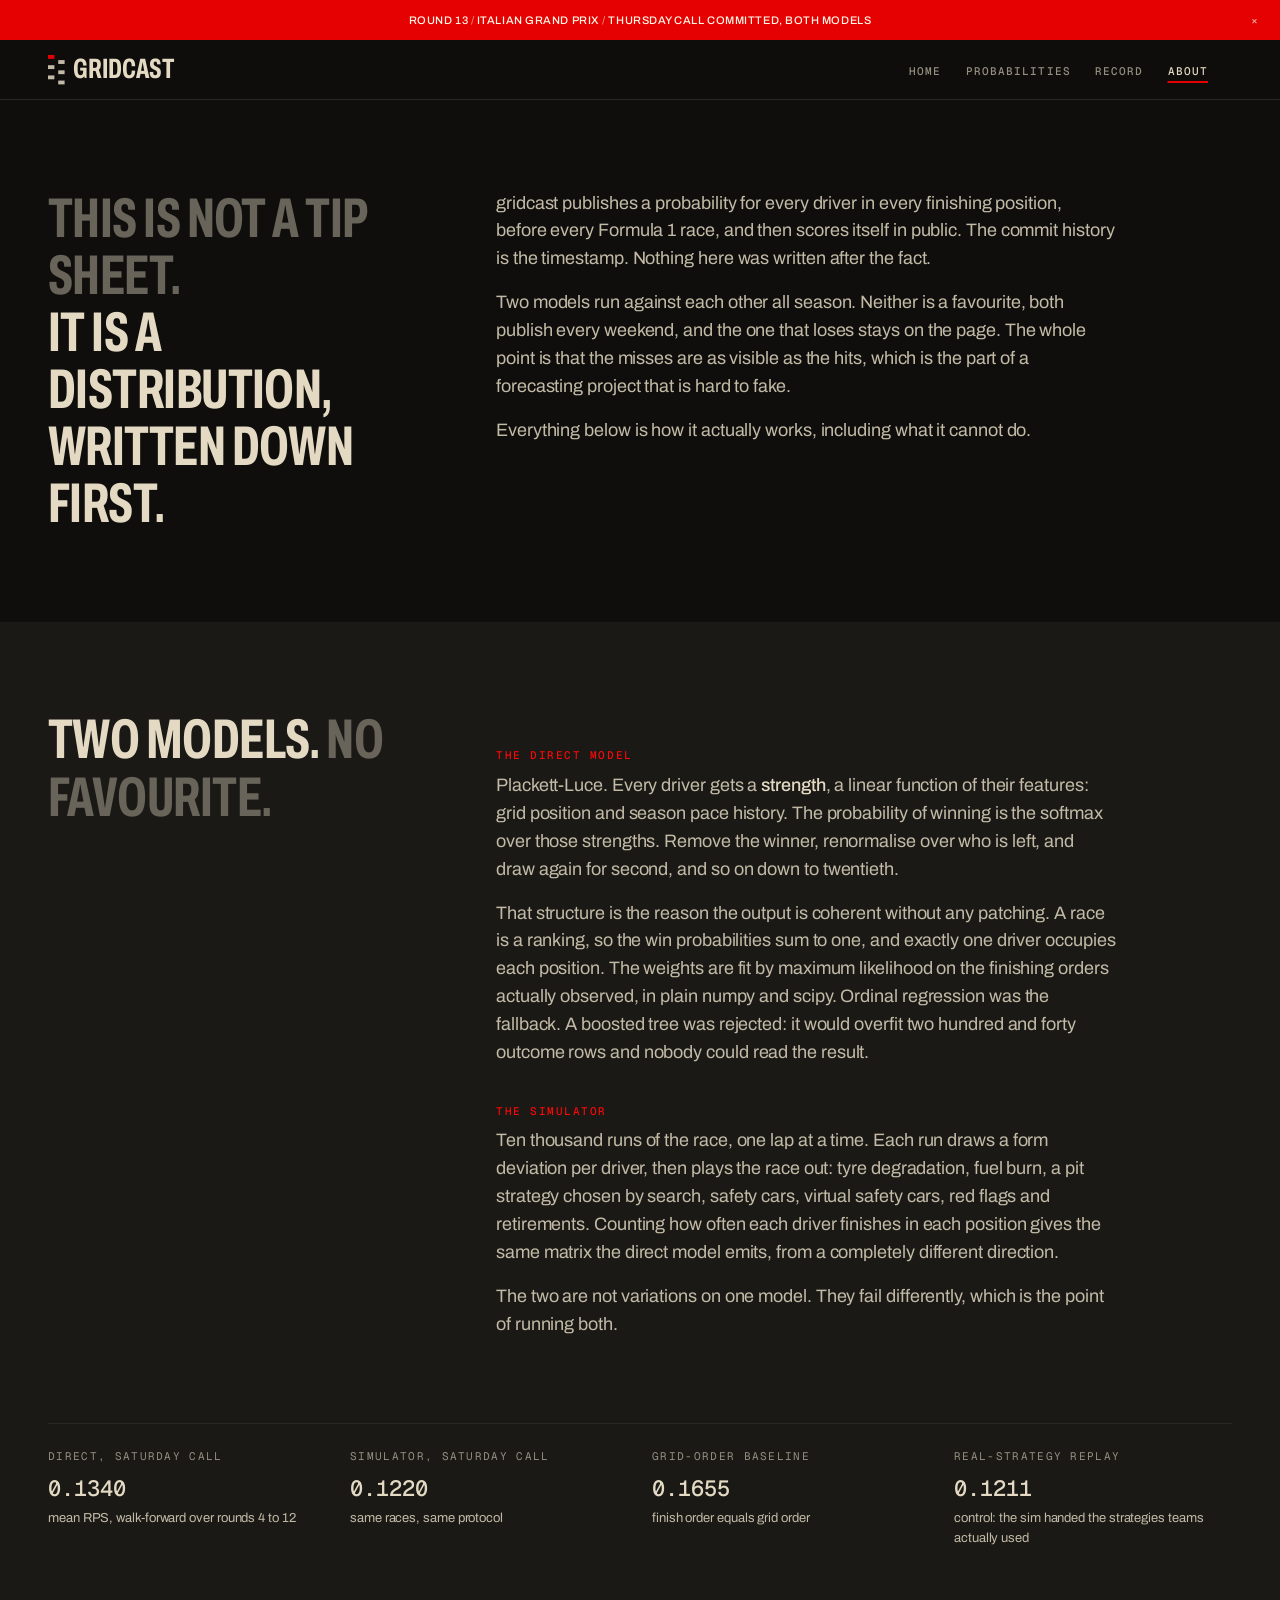
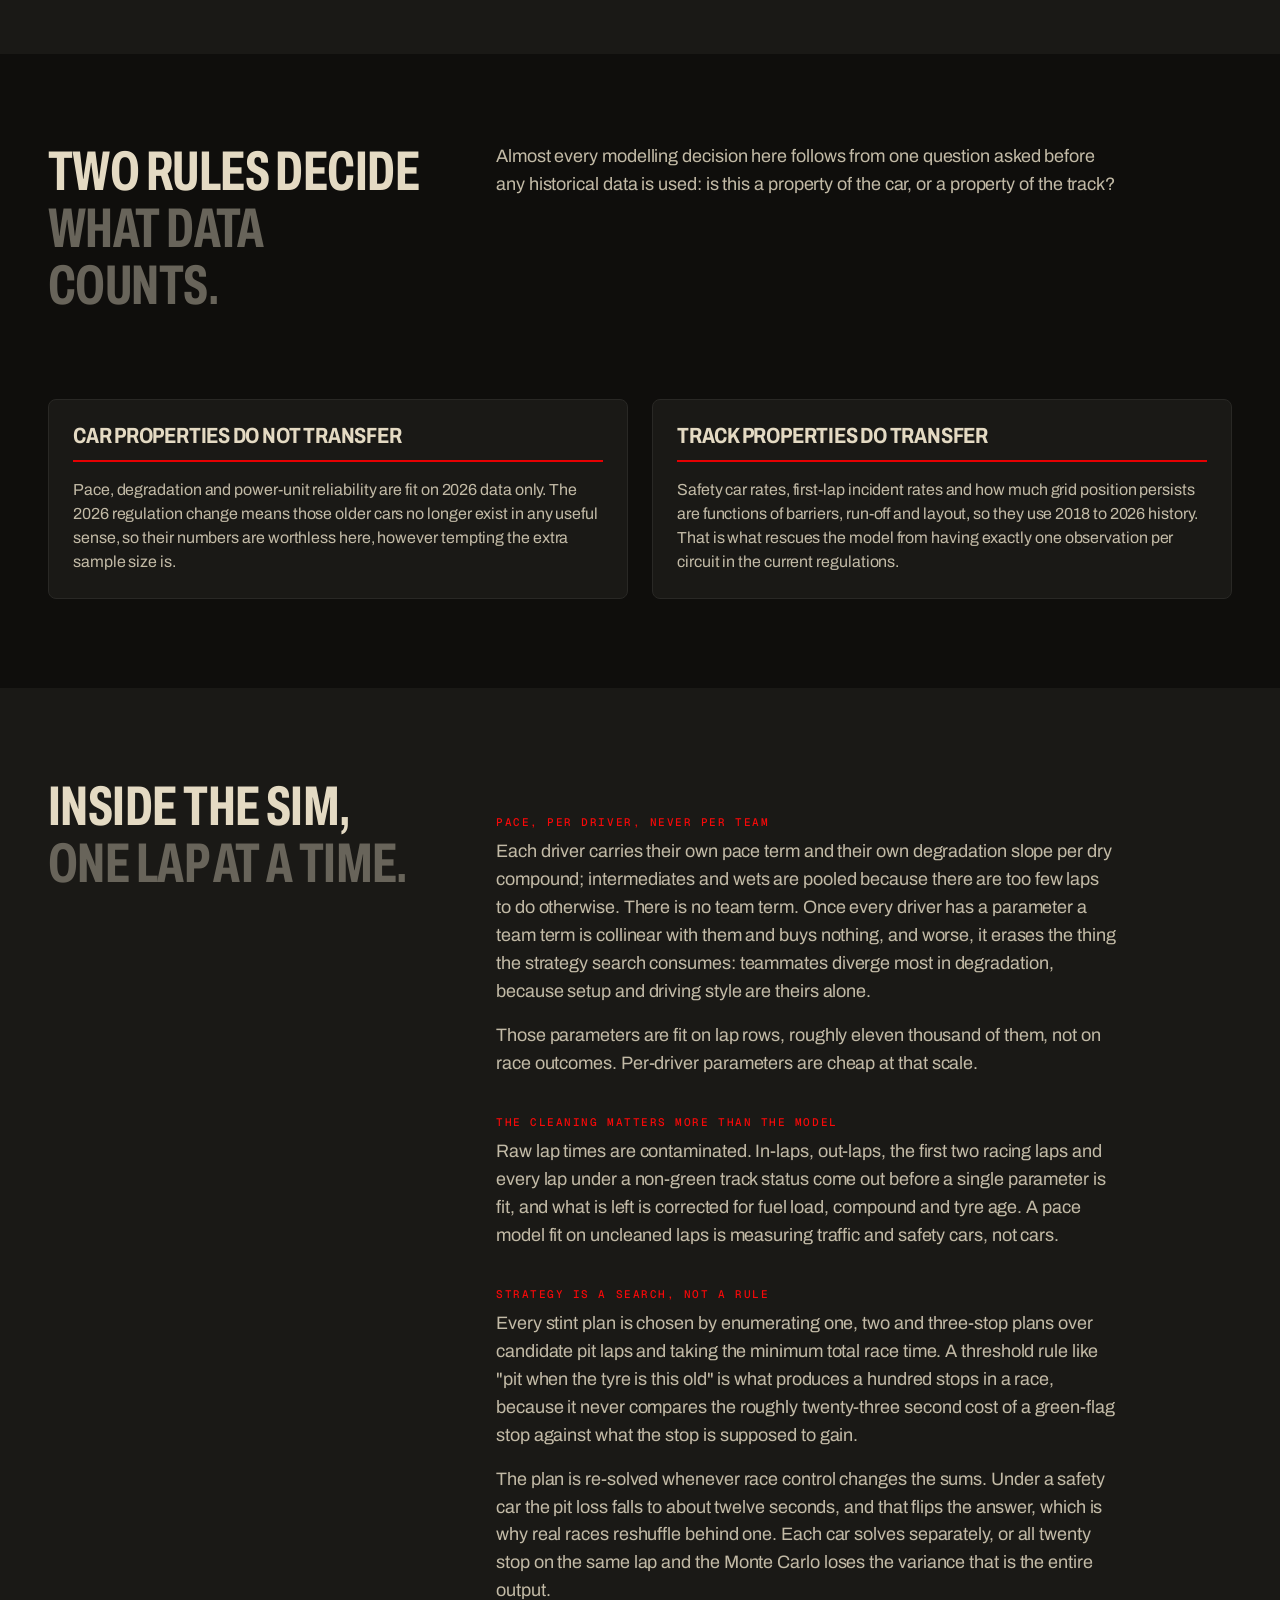
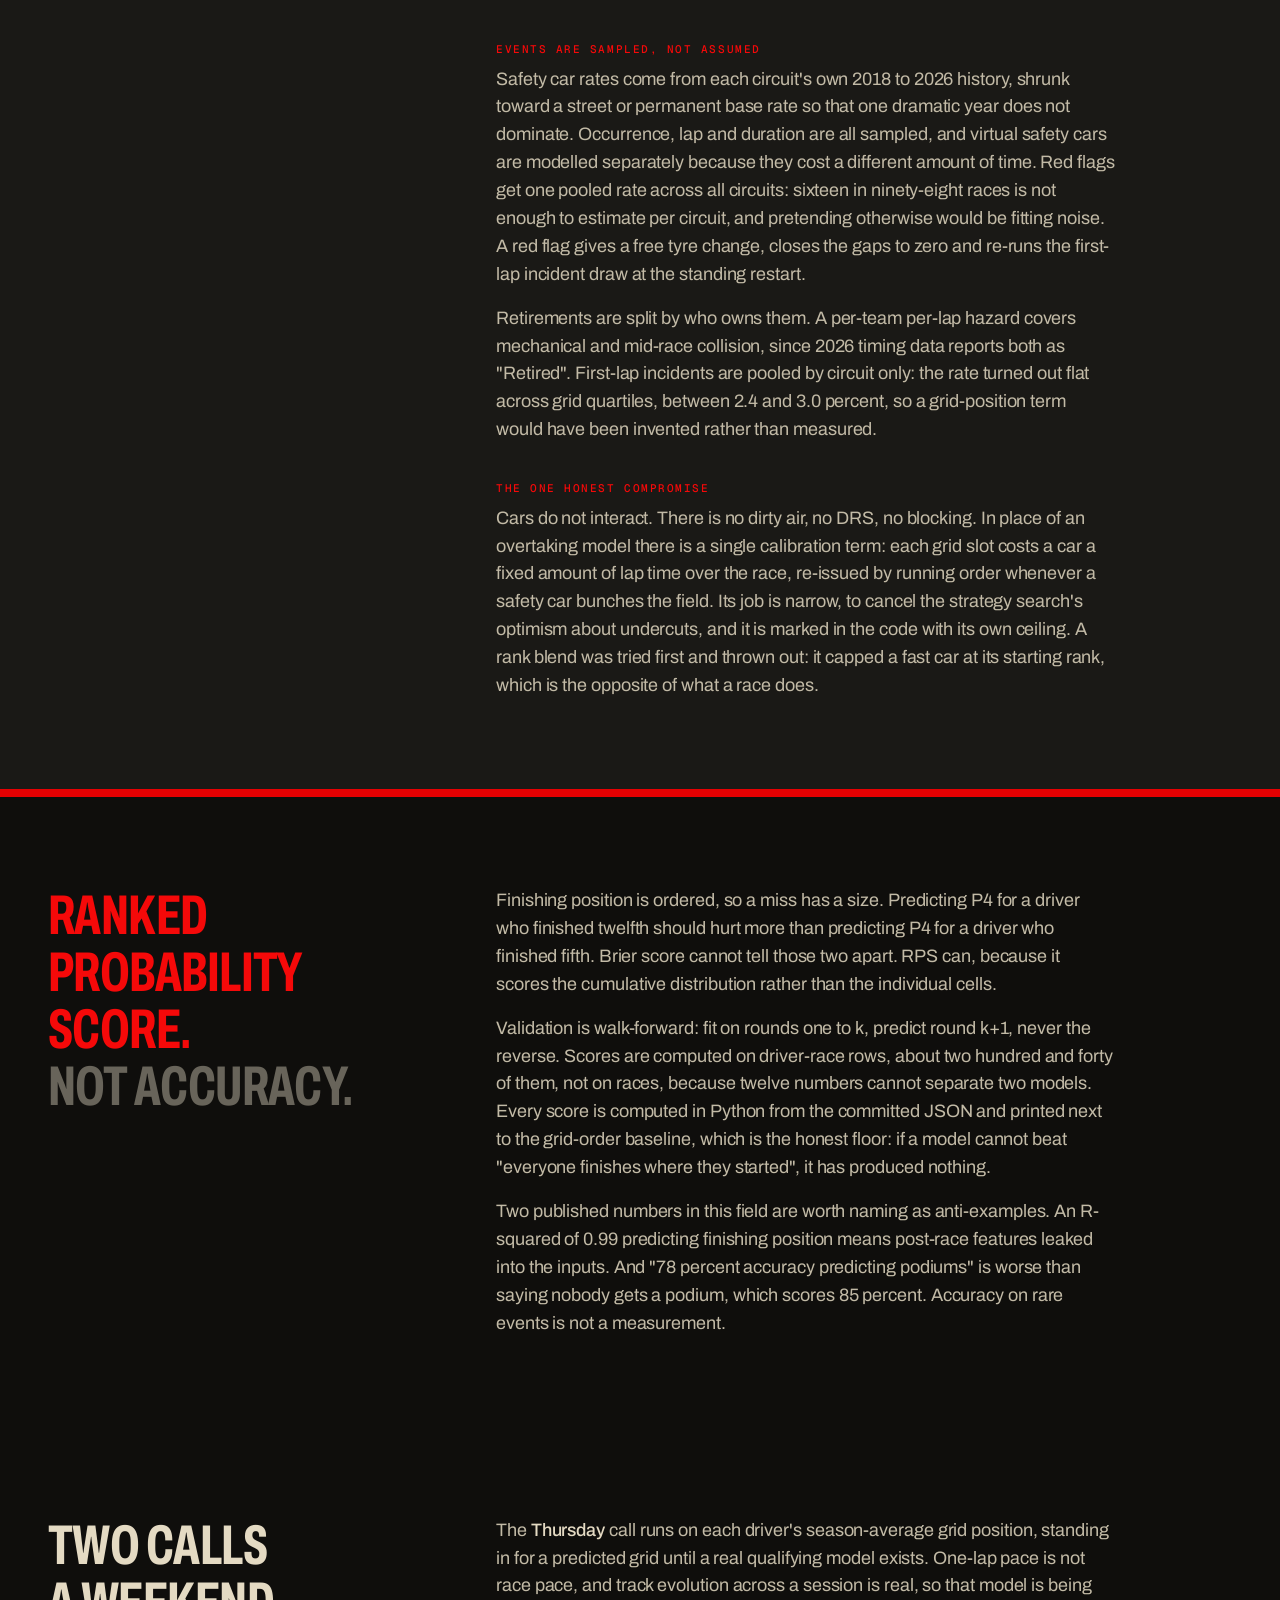
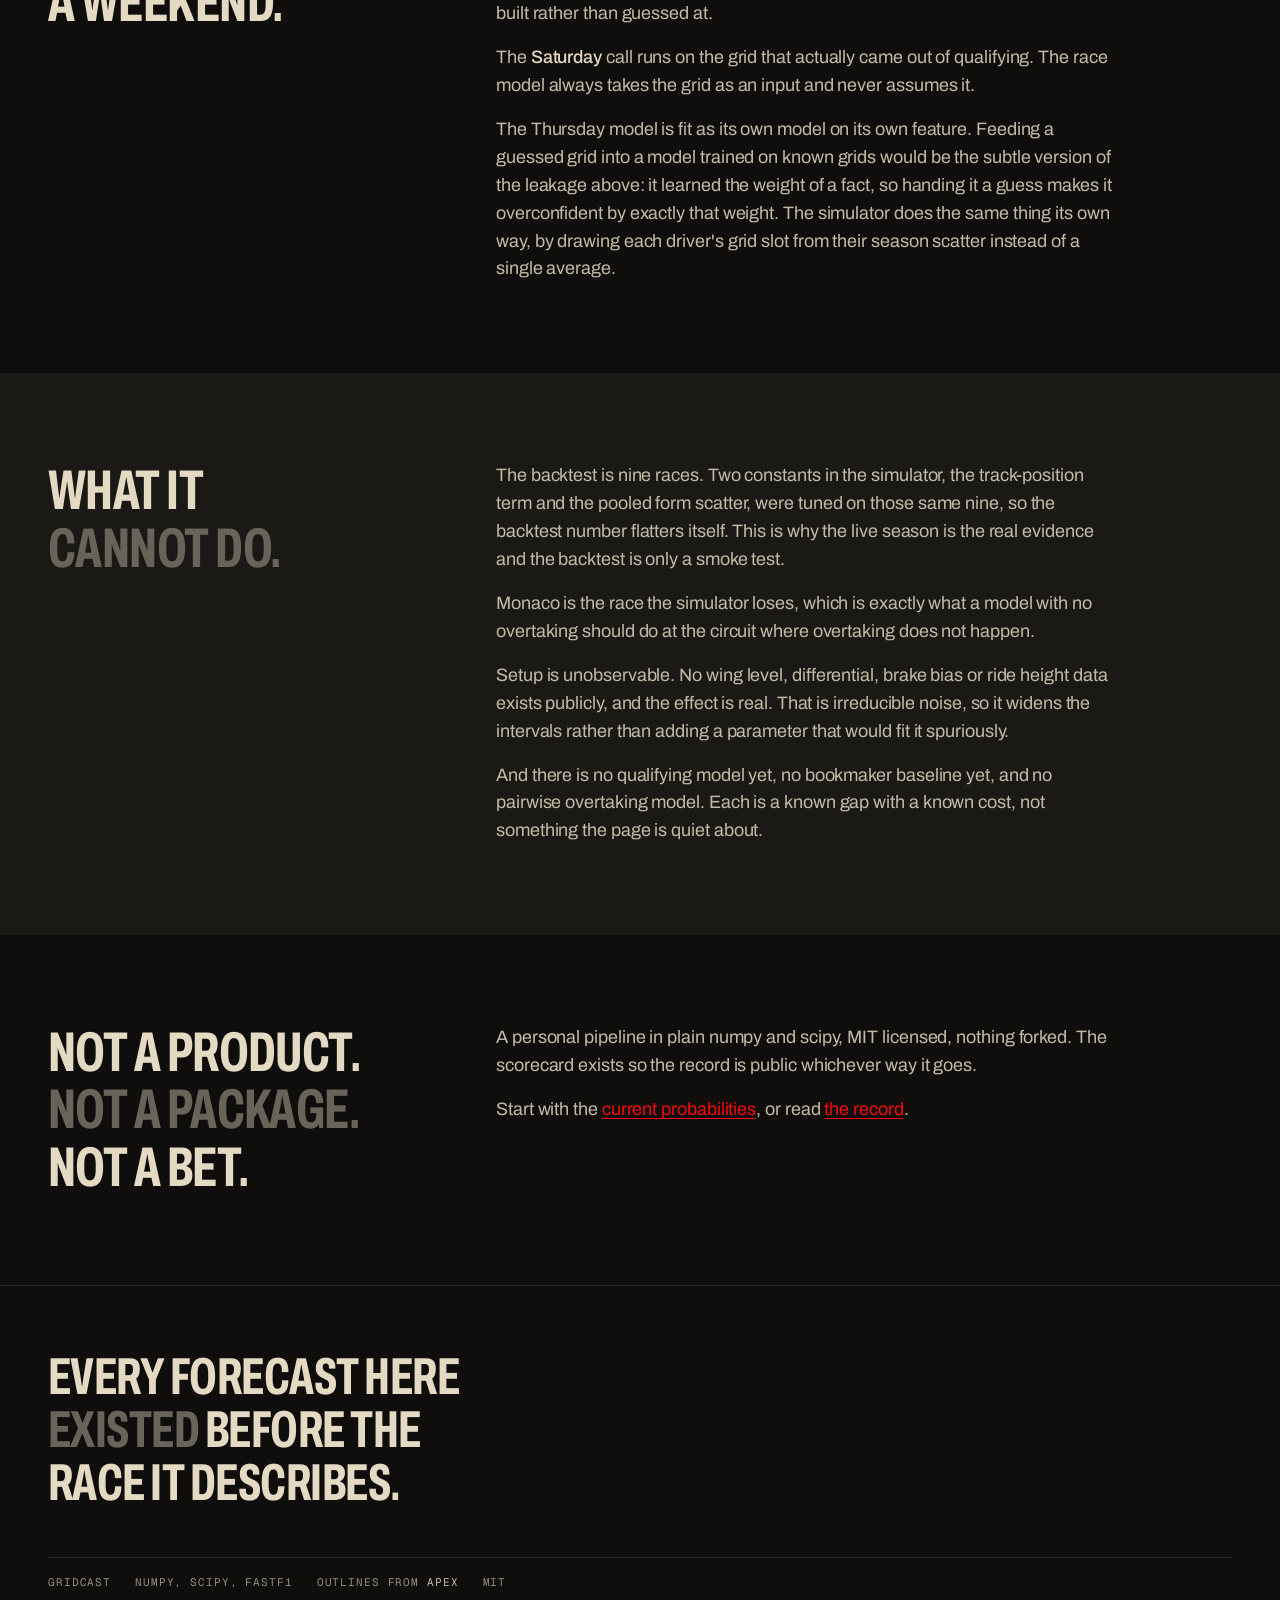
==== commit 07c4f1d5: "site: fill the frame, new grid mark, deeper about and probabilities prose" ====
--- a/site/about.html
+++ b/site/about.html
@@ -8,7 +8,7 @@
 <link rel="preconnect" href="https://fonts.googleapis.com">
 <link rel="preconnect" href="https://fonts.gstatic.com" crossorigin>
 <link href="https://fonts.googleapis.com/css2?family=Archivo:wdth,wght@62..125,400..700&family=Geist+Mono:wght@400..600&display=swap" rel="stylesheet">
-<link rel="icon" href="data:image/svg+xml,%3Csvg xmlns='http://www.w3.org/2000/svg' viewBox='0 0 32 32'%3E%3Crect width='32' height='32' fill='%230e0e0e'/%3E%3Cpath d='M6 24 L16 8 L26 24' stroke='%23e50000' stroke-width='3' fill='none'/%3E%3C/svg%3E">
+<link rel="icon" href="data:image/svg+xml,%3Csvg xmlns='http://www.w3.org/2000/svg' viewBox='0 0 32 32'%3E%3Crect width='32' height='32' fill='%230e0e0e'/%3E%3Cg fill='%23c2baa6'%3E%3Crect x='17' y='6.5' width='9' height='5'/%3E%3Crect x='5' y='11' width='9' height='5'/%3E%3Crect x='17' y='15.5' width='9' height='5'/%3E%3Crect x='5' y='20' width='9' height='5'/%3E%3Crect x='17' y='24.5' width='9' height='5'/%3E%3C/g%3E%3Crect x='5' y='2' width='9' height='5' fill='%23e50000'/%3E%3C/svg%3E">
 <link rel="stylesheet" href="tokens.css">
 <link rel="stylesheet" href="style.css">
 </head>
@@ -21,7 +21,7 @@
   </div>
   <div class="nav-bar">
     <div class="nav-inner">
-      <a class="wordmark" href="index.html">gridcast</a>
+      <a class="wordmark" href="index.html"><svg class="mark" viewBox="0 0 13 23" aria-hidden="true"><rect class="pole" x="0" y="0" width="5" height="3"/><rect x="8" y="4" width="5" height="3"/><rect x="0" y="8" width="5" height="3"/><rect x="8" y="12" width="5" height="3"/><rect x="0" y="16" width="5" height="3"/><rect x="8" y="20" width="5" height="3"/></svg>gridcast</a>
       <nav aria-label="Primary">
         <ul class="nav-links">
           <li><a href="index.html">Home</a></li>
@@ -39,31 +39,70 @@
   <section class="band band-ink">
     <div>
       <p class="claim"><span class="dim">This is not a tip sheet.</span><br>It is a distribution,<br>written down first.</p>
-      <p class="after">gridcast publishes a probability for every driver in every finishing position, before every Formula&nbsp;1 race, and then scores itself in public. The commit history is the timestamp. Nothing here was written after the fact.</p>
+      <div class="body">
+        <p class="after">gridcast publishes a probability for every driver in every finishing position, before every Formula&nbsp;1 race, and then scores itself in public. The commit history is the timestamp. Nothing here was written after the fact.</p>
+        <p class="after">Two models run against each other all season. Neither is a favourite, both publish every weekend, and the one that loses stays on the page. The whole point is that the misses are as visible as the hits, which is the part of a forecasting project that is hard to fake.</p>
+        <p class="after">Everything below is how it actually works, including what it cannot do.</p>
+      </div>
     </div>
   </section>
 
   <section class="band band-raised">
     <div>
       <p class="claim">Two models. <span class="dim">No favourite.</span></p>
-      <p class="after">The <strong>direct model</strong> is Plackett-Luce. Each driver gets a strength from grid position and season pace; the winner is drawn by softmax, removed, and the next place drawn again. Fit by maximum likelihood on observed finishing orders. Two weights, nothing to hide behind.</p>
-      <p class="after">The <strong>simulator</strong> runs ten thousand races lap by lap: a form draw per driver, tyre degradation fit on eleven thousand laps, a minimum-race-time pit strategy search, safety cars and red flags sampled at each circuit's historic rate, retirements split by owner. Cars do not interact, on purpose. One calibration term stands in for overtaking rather than pretending to model it.</p>
-      <p class="after">Both publish every weekend. The live season is their out-of-sample head-to-head, and the loser is on the record too.</p>
+      <div class="body">
+        <h3>The direct model</h3>
+        <p class="after">Plackett-Luce. Every driver gets a <strong>strength</strong>, a linear function of their features: grid position and season pace history. The probability of winning is the softmax over those strengths. Remove the winner, renormalise over who is left, and draw again for second, and so on down to twentieth.</p>
+        <p class="after">That structure is the reason the output is coherent without any patching. A race is a ranking, so the win probabilities sum to one, and exactly one driver occupies each position. The weights are fit by maximum likelihood on the finishing orders actually observed, in plain numpy and scipy. Ordinal regression was the fallback. A boosted tree was rejected: it would overfit two hundred and forty outcome rows and nobody could read the result.</p>
+        <h3>The simulator</h3>
+        <p class="after">Ten thousand runs of the race, one lap at a time. Each run draws a form deviation per driver, then plays the race out: tyre degradation, fuel burn, a pit strategy chosen by search, safety cars, virtual safety cars, red flags and retirements. Counting how often each driver finishes in each position gives the same matrix the direct model emits, from a completely different direction.</p>
+        <p class="after">The two are not variations on one model. They fail differently, which is the point of running both.</p>
+      </div>
+      <dl class="specs">
+        <div><dt>Direct, Saturday call</dt><dd><b>0.1340</b>mean RPS, walk-forward over rounds 4 to 12</dd></div>
+        <div><dt>Simulator, Saturday call</dt><dd><b>0.1220</b>same races, same protocol</dd></div>
+        <div><dt>Grid-order baseline</dt><dd><b>0.1655</b>finish order equals grid order</dd></div>
+        <div><dt>Real-strategy replay</dt><dd><b>0.1211</b>control: the sim handed the strategies teams actually used</dd></div>
+      </dl>
     </div>
   </section>
 
   <section class="band band-ink">
     <div>
       <p class="claim">Two rules decide<br><span class="dim">what data counts.</span></p>
+      <div class="body">
+        <p class="after">Almost every modelling decision here follows from one question asked before any historical data is used: is this a property of the car, or a property of the track?</p>
+      </div>
       <div class="rules">
         <div>
           <h2>Car properties do not transfer</h2>
-          <p>Pace, degradation and power-unit reliability are fit on 2026 data only. The 2026 regulation change means those older cars no longer exist, so their numbers are worthless here.</p>
+          <p>Pace, degradation and power-unit reliability are fit on 2026 data only. The 2026 regulation change means those older cars no longer exist in any useful sense, so their numbers are worthless here, however tempting the extra sample size is.</p>
         </div>
         <div>
           <h2>Track properties do transfer</h2>
-          <p>Safety car rates, first-lap incident rates and how much grid position persists are functions of barriers, run-off and layout, so they use 2018 to 2026 history. That is what rescues the model from having one observation per circuit.</p>
+          <p>Safety car rates, first-lap incident rates and how much grid position persists are functions of barriers, run-off and layout, so they use 2018 to 2026 history. That is what rescues the model from having exactly one observation per circuit in the current regulations.</p>
         </div>
+      </div>
+    </div>
+  </section>
+
+  <section class="band band-raised">
+    <div>
+      <p class="claim">Inside the sim,<br><span class="dim">one lap at a time.</span></p>
+      <div class="body">
+        <h3>Pace, per driver, never per team</h3>
+        <p class="after">Each driver carries their own pace term and their own degradation slope per dry compound; intermediates and wets are pooled because there are too few laps to do otherwise. There is no team term. Once every driver has a parameter a team term is collinear with them and buys nothing, and worse, it erases the thing the strategy search consumes: teammates diverge most in degradation, because setup and driving style are theirs alone.</p>
+        <p class="after">Those parameters are fit on lap rows, roughly eleven thousand of them, not on race outcomes. Per-driver parameters are cheap at that scale.</p>
+        <h3>The cleaning matters more than the model</h3>
+        <p class="after">Raw lap times are contaminated. In-laps, out-laps, the first two racing laps and every lap under a non-green track status come out before a single parameter is fit, and what is left is corrected for fuel load, compound and tyre age. A pace model fit on uncleaned laps is measuring traffic and safety cars, not cars.</p>
+        <h3>Strategy is a search, not a rule</h3>
+        <p class="after">Every stint plan is chosen by enumerating one, two and three-stop plans over candidate pit laps and taking the minimum total race time. A threshold rule like "pit when the tyre is this old" is what produces a hundred stops in a race, because it never compares the roughly twenty-three second cost of a green-flag stop against what the stop is supposed to gain.</p>
+        <p class="after">The plan is re-solved whenever race control changes the sums. Under a safety car the pit loss falls to about twelve seconds, and that flips the answer, which is why real races reshuffle behind one. Each car solves separately, or all twenty stop on the same lap and the Monte Carlo loses the variance that is the entire output.</p>
+        <h3>Events are sampled, not assumed</h3>
+        <p class="after">Safety car rates come from each circuit's own 2018 to 2026 history, shrunk toward a street or permanent base rate so that one dramatic year does not dominate. Occurrence, lap and duration are all sampled, and virtual safety cars are modelled separately because they cost a different amount of time. Red flags get one pooled rate across all circuits: sixteen in ninety-eight races is not enough to estimate per circuit, and pretending otherwise would be fitting noise. A red flag gives a free tyre change, closes the gaps to zero and re-runs the first-lap incident draw at the standing restart.</p>
+        <p class="after">Retirements are split by who owns them. A per-team per-lap hazard covers mechanical and mid-race collision, since 2026 timing data reports both as "Retired". First-lap incidents are pooled by circuit only: the rate turned out flat across grid quartiles, between 2.4 and 3.0 percent, so a grid-position term would have been invented rather than measured.</p>
+        <h3>The one honest compromise</h3>
+        <p class="after">Cars do not interact. There is no dirty air, no DRS, no blocking. In place of an overtaking model there is a single calibration term: each grid slot costs a car a fixed amount of lap time over the race, re-issued by running order whenever a safety car bunches the field. Its job is narrow, to cancel the strategy search's optimism about undercuts, and it is marked in the code with its own ceiling. A rank blend was tried first and thrown out: it capped a fast car at its starting rank, which is the opposite of what a race does.</p>
       </div>
     </div>
   </section>
@@ -71,22 +110,44 @@
   <section class="band band-accent">
     <div>
       <p class="claim">Ranked probability score.<br><span class="dim">Not accuracy.</span></p>
-      <p class="after">Finishing position is ordered, so predicting P4 when the answer was P12 should hurt more than predicting P4 when the answer was P5. Brier cannot tell those apart; RPS can. Every score is computed in Python on the committed JSON and printed next to the grid-order baseline, on driver-race rows rather than on races.</p>
+      <div class="body">
+        <p class="after">Finishing position is ordered, so a miss has a size. Predicting P4 for a driver who finished twelfth should hurt more than predicting P4 for a driver who finished fifth. Brier score cannot tell those two apart. RPS can, because it scores the cumulative distribution rather than the individual cells.</p>
+        <p class="after">Validation is walk-forward: fit on rounds one to k, predict round k+1, never the reverse. Scores are computed on driver-race rows, about two hundred and forty of them, not on races, because twelve numbers cannot separate two models. Every score is computed in Python from the committed JSON and printed next to the grid-order baseline, which is the honest floor: if a model cannot beat "everyone finishes where they started", it has produced nothing.</p>
+        <p class="after">Two published numbers in this field are worth naming as anti-examples. An R-squared of 0.99 predicting finishing position means post-race features leaked into the inputs. And "78 percent accuracy predicting podiums" is worse than saying nobody gets a podium, which scores 85 percent. Accuracy on rare events is not a measurement.</p>
+      </div>
+    </div>
+  </section>
+
+  <section class="band band-ink">
+    <div>
+      <p class="claim">Two calls<br>a weekend.</p>
+      <div class="body">
+        <p class="after">The <strong>Thursday</strong> call runs on each driver's season-average grid position, standing in for a predicted grid until a real qualifying model exists. One-lap pace is not race pace, and track evolution across a session is real, so that model is being built rather than guessed at.</p>
+        <p class="after">The <strong>Saturday</strong> call runs on the grid that actually came out of qualifying. The race model always takes the grid as an input and never assumes it.</p>
+        <p class="after">The Thursday model is fit as its own model on its own feature. Feeding a guessed grid into a model trained on known grids would be the subtle version of the leakage above: it learned the weight of a fact, so handing it a guess makes it overconfident by exactly that weight. The simulator does the same thing its own way, by drawing each driver's grid slot from their season scatter instead of a single average.</p>
+      </div>
     </div>
   </section>
 
   <section class="band band-raised">
     <div>
-      <p class="claim">Two calls<br>a weekend.</p>
-      <p class="after">The <strong>Thursday</strong> call runs on each driver's season-average grid position, standing in for a predicted grid until a real qualifying model exists. The <strong>Saturday</strong> call runs on the grid that actually came out of qualifying. The race model takes the grid as an input and never assumes it.</p>
-      <p class="after">Raw lap times are contaminated, so the cleaning matters more than the model on top: in-laps, out-laps, the first two racing laps and anything under a non-green track status all come out before a single parameter is fit.</p>
+      <p class="claim">What it<br><span class="dim">cannot do.</span></p>
+      <div class="body">
+        <p class="after">The backtest is nine races. Two constants in the simulator, the track-position term and the pooled form scatter, were tuned on those same nine, so the backtest number flatters itself. This is why the live season is the real evidence and the backtest is only a smoke test.</p>
+        <p class="after">Monaco is the race the simulator loses, which is exactly what a model with no overtaking should do at the circuit where overtaking does not happen.</p>
+        <p class="after">Setup is unobservable. No wing level, differential, brake bias or ride height data exists publicly, and the effect is real. That is irreducible noise, so it widens the intervals rather than adding a parameter that would fit it spuriously.</p>
+        <p class="after">And there is no qualifying model yet, no bookmaker baseline yet, and no pairwise overtaking model. Each is a known gap with a known cost, not something the page is quiet about.</p>
+      </div>
     </div>
   </section>
 
   <section class="band band-ink">
     <div>
       <p class="claim">Not a product.<br><span class="dim">Not a package.</span><br>Not a bet.</p>
-      <p class="after">A personal pipeline in plain numpy and scipy. The scorecard exists so the misses are on the record alongside the hits, which is the only part of this that is hard to fake.</p>
+      <div class="body">
+        <p class="after">A personal pipeline in plain numpy and scipy, MIT licensed, nothing forked. The scorecard exists so the record is public whichever way it goes.</p>
+        <p class="after">Start with the <a href="probabilities.html">current probabilities</a>, or read <a href="record.html">the record</a>.</p>
+      </div>
     </div>
   </section>
 </main>
--- a/site/tokens.css
+++ b/site/tokens.css
@@ -70,16 +70,18 @@
   --space-5xl: 9rem;      /* 144 */
 
   /* The source separates major blocks with a fixed 200px void rather than
-     section padding. That is the page's whole rhythm. */
-  --void: clamp(4rem, 13vw, 12.5rem);
+     section padding. That is the page's whole rhythm. Ours is shorter: the
+     source is a marketing page with four screens of copy, this one has tables
+     that have to be comparable without a scroll between them. */
+  --void: clamp(3rem, 7vw, 6.5rem);
   /* The source runs an 800px column because its content is marketing copy.
      Ours is 20x20 probability matrices and a ledger, so the spine is wider;
      prose is held back to --measure instead. */
-  --spine: 72rem;         /* 1152px content column */
-  /* The reading column. The frame above stays 1152px so the nav, the footer
-     and every block share one left edge, but only the probability matrices
-     actually need that width. Everything else stops here and leaves the right
-     margin empty on purpose. This is the source's own 800px column. */
+  --spine: 78rem;         /* 1248px content column */
+  /* The narrow column, kept for the two places that genuinely want one: the
+     hero's call card and the record page's side rail. Blocks do NOT cap here
+     by default. Capping every block at 800px inside a 1248px frame left the
+     whole site leaning into its own left half. */
   --column: 50rem;        /* 800px */
   --page-gutter: clamp(1rem, 4vw, 2rem);
   --measure: 62ch;
@@ -102,3 +104,10 @@
   --bar-h: 60px;
   --z-nav: 500;
 }
+
+/* On a very wide monitor a 1248px frame reads as a strip down the middle.
+   One step up is enough: the matrices get the room and the prose stays held
+   at --measure inside it. */
+@media (min-width: 100rem) {
+  :root { --spine: 86rem; }
+}
--- a/site/style.css
+++ b/site/style.css
@@ -61,6 +61,12 @@
   padding-top: calc(var(--banner-h) + var(--bar-h) + var(--space-3xl));
 }
 
+/* The home fold centres itself in what is left of the viewport, so it does
+   not want the standard block of top padding on top of that. */
+body[data-page="home"] main {
+  padding-top: calc(var(--banner-h) + var(--bar-h));
+}
+
 /* The Manifesto page bleeds edge to edge, so it opts out of the spine. */
 body[data-page="about"] main {
   max-width: none;
@@ -165,26 +171,35 @@
   gap: var(--space-lg);
 }
 
+/* The lockup: a staggered starting grid, pole cell in accent, then the name.
+   Six cells in two offset columns is the one shape that reads as an F1 grid
+   and as a probability matrix at the same time, which is the whole site. */
 .wordmark {
+  display: inline-flex;
+  align-items: center;
+  gap: var(--space-xs);
   font-family: var(--font-display);
   font-variation-settings: "wdth" var(--width-condensed);
   font-weight: 700;
-  font-size: var(--text-lg);
-  letter-spacing: 0.01em;
+  font-size: var(--text-xl);
+  line-height: 1;
+  letter-spacing: 0.005em;
   text-transform: uppercase;
   text-decoration: none;
   margin-right: auto;
   white-space: nowrap;
 }
-.wordmark::after {
-  content: "";
-  display: inline-block;
-  width: 6px;
-  height: 6px;
-  margin-left: var(--space-2xs);
-  vertical-align: 0.12em;
-  background: var(--color-accent);
-}
+.mark {
+  height: 1.05em;
+  width: auto;
+  display: block;
+  overflow: visible;
+}
+.mark rect { fill: var(--color-ink-2); transition: fill var(--dur-micro) var(--ease-out); }
+.mark .pole { fill: var(--color-accent); }
+/* The pole cell is the only moving part in the chrome. */
+.wordmark:hover .mark rect { fill: var(--color-ink); }
+.wordmark:hover .mark .pole { fill: var(--color-accent-text); }
 
 .nav-links {
   display: flex;
@@ -195,9 +210,10 @@
   padding: 0;
 }
 .nav-links a {
-  font-size: var(--text-sm);
+  font-family: var(--font-data);
+  font-size: var(--text-xs);
   font-weight: 500;
-  letter-spacing: 0.05em;
+  letter-spacing: 0.1em;
   text-transform: uppercase;
   color: var(--color-muted);
   text-decoration: none;
@@ -206,7 +222,13 @@
 }
 .nav-links a:hover { color: var(--color-ink); }
 .nav-links a:active { color: var(--color-accent-text); }
-.nav-links a[aria-current="page"] { color: var(--color-ink); }
+.nav-links a[aria-current="page"] {
+  color: var(--color-ink);
+  text-decoration: underline;
+  text-decoration-color: var(--color-accent);
+  text-decoration-thickness: 2px;
+  text-underline-offset: 6px;
+}
 
 /* ---- buttons ------------------------------------------------------------- */
 
@@ -227,10 +249,10 @@
   text-decoration: none;
   white-space: nowrap;
   cursor: pointer;
-  transition: background var(--dur-micro) var(--ease-out);
+  transition: background var(--dur-micro) var(--ease-out), transform 160ms var(--ease-out);
 }
 .btn:hover { background: var(--color-accent-text); }
-.btn:active { background: var(--color-accent); transform: translateY(1px); }
+.btn:active { background: var(--color-accent); transform: scale(0.97); }
 .btn:disabled, .btn[aria-disabled="true"] {
   opacity: 0.55;
   cursor: not-allowed;
@@ -247,12 +269,19 @@
 
 /* ---- index · Marquee Hero ------------------------------------------------ */
 
+/* The fold is two columns: the claim on the left, the live call on the right.
+   It used to be claim-only over a 200px void with the call card below the
+   crease, which left the right half of every wide screen empty and made the
+   card look stranded. The card belongs in the fold: it is the thing the
+   headline is promising. */
 .marquee {
-  min-height: calc(78dvh - var(--bar-h));
-  display: grid;
-  align-content: center;
+  min-height: calc(72dvh - var(--bar-h));
+  display: grid;
+  grid-template-columns: minmax(0, 1.15fr) minmax(0, 1fr);
+  align-items: center;
+  gap: var(--space-3xl);
   text-align: left;
-  padding-block: var(--space-3xl) var(--space-5xl);
+  padding-block: var(--space-3xl);
 }
 .marquee h1 {
   font-variation-settings: "wdth" var(--width-condensed);
@@ -287,20 +316,80 @@
 /* The fixed void is the whole rhythm. Nothing else separates blocks. */
 .void { height: var(--void); }
 
+/* The animation targets the copy column, so it needs to be a grid item. */
+.marquee-copy { min-width: 0; }
+
 /* The nav is fixed, so an in-page anchor has to duck under it. */
 [id] { scroll-margin-top: calc(var(--banner-h) + var(--bar-h) + var(--space-lg)); }
 
 /* ---- the reading column --------------------------------------------------
-   Only .figs (the 20x20 matrices) uses the full 1152px frame. Every other
-   block caps at --column and stays flush to the same left edge, so the page
-   reads as one column with a deliberate right margin rather than a table
-   stretched across 1088px. */
-
-.strap, .entry-head, .leaders, .tally, .stamps, .standings, .bars,
-.cat-head, .index-head,
-.ledger-head, .race, .ledger-total { max-width: var(--column); }
-
-/* ---- the next-call block (index) ----------------------------------------- */
+   Blocks fill the spine. Only prose is held back, and it is held back by
+   --measure, not by a second frame. The earlier version capped every block at
+   800px inside the 1152px frame: the result was a centred page whose content
+   all sat in its left two thirds, which reads as a mistake rather than as a
+   margin. Tables want the width, prose does not, so the cap belongs on the
+   paragraph and nowhere else. */
+
+.lede { max-width: var(--measure); color: var(--color-ink-2); }
+
+/* ---- the next-call block (index + probabilities) --------------------------
+   The call header is one panel component: strap, event head, and whatever the
+   page adds (leaders table on home, commit stamps on probabilities). Dense
+   dashboard padding, paper-2 surface, hairline frame. */
+
+.panel {
+  padding: var(--space-lg);
+  background: var(--color-paper-2);
+  border: var(--rule-hair) solid var(--color-rule);
+  border-radius: var(--radius-card);
+}
+
+/* The fold's call card: the same panel, stacked instead of spread, because it
+   lives in a half-width column next to the headline. */
+.call {
+  padding: var(--space-lg);
+  background: var(--color-paper-2);
+  border: var(--rule-hair) solid var(--color-rule);
+  border-radius: var(--radius-card);
+}
+.call-body {
+  display: grid;
+  grid-template-columns: minmax(0, 1fr) auto;
+  align-items: start;
+  gap: var(--space-md);
+  padding-block: var(--space-lg) var(--space-md);
+}
+.call .clock { margin-bottom: var(--space-md); }
+.call .stamps {
+  margin: 0;
+  padding-top: var(--space-md);
+  border-top: var(--rule-hair) solid var(--color-rule);
+  flex-direction: column;
+  gap: var(--space-2xs);
+  font-size: var(--text-xs);
+}
+.call .entry-title { font-size: var(--text-2xl); }
+
+/* Below the fold: the leaders table with the record rail beside it. Two
+   columns so the block ends on the same right edge as the fold above it. */
+.board {
+  display: grid;
+  grid-template-columns: minmax(0, 1.55fr) minmax(0, 1fr);
+  gap: var(--space-2xl);
+  align-items: start;
+}
+.board-side { min-width: 0; }
+.sec-h {
+  font-family: var(--font-data);
+  font-size: var(--text-xs);
+  font-weight: 500;
+  letter-spacing: 0.14em;
+  text-transform: uppercase;
+  color: var(--color-muted);
+  padding-bottom: var(--space-sm);
+  margin-bottom: var(--space-md);
+  border-bottom: var(--rule-hair) solid var(--color-rule-firm);
+}
 
 .strap {
   display: flex;
@@ -312,7 +401,7 @@
   letter-spacing: 0.14em;
   text-transform: uppercase;
   color: var(--color-muted);
-  padding-bottom: var(--space-lg);
+  padding-bottom: var(--space-sm);
   border-bottom: var(--rule-hair) solid var(--color-rule);
 }
 .strap .accent { color: var(--color-accent-text); }
@@ -321,8 +410,8 @@
   display: grid;
   grid-template-columns: minmax(0, 1fr) auto auto;
   align-items: center;
-  gap: var(--space-lg);
-  padding-block: var(--space-2xl);
+  gap: var(--space-md);
+  padding-block: var(--space-lg);
 }
 .entry-title {
   font-variation-settings: "wdth" 80;
@@ -341,8 +430,14 @@
 .circuit path { fill: none; stroke: var(--color-ink-2); stroke-width: 2.5; stroke-linejoin: round; }
 .circuit path.glow { stroke: var(--color-accent); stroke-width: 6; opacity: 0.28; }
 
-.clock { display: flex; gap: var(--space-md); }
-.clock .unit { text-align: right; }
+.clock { display: flex; gap: var(--space-2xs); }
+.clock .unit {
+  min-width: 3.5rem;
+  padding: var(--space-xs) var(--space-sm);
+  background: var(--color-paper-3);
+  border-radius: var(--radius-cell);
+  text-align: right;
+}
 .clock .v {
   font-family: var(--font-data);
   font-variant-numeric: tabular-nums;
@@ -359,7 +454,7 @@
 }
 .clock .done { color: var(--color-muted); font-size: var(--text-sm); }
 
-.leaders { margin-top: var(--space-lg); max-width: 34rem; }
+.leaders { margin-top: var(--space-md); }
 .leaders table { width: 100%; border-collapse: collapse; }
 .leaders caption {
   caption-side: bottom;
@@ -381,13 +476,16 @@
 }
 .leaders th:first-child { text-align: left; }
 .leaders td {
-  padding: var(--space-sm);
+  padding: var(--space-xs) var(--space-sm);
   border-bottom: var(--rule-hair) solid var(--color-rule);
   font-family: var(--font-data);
   font-variant-numeric: tabular-nums;
+  font-size: var(--text-sm);
   text-align: right;
+  transition: background var(--dur-micro) var(--ease-out);
 }
 .leaders td:first-child { text-align: left; letter-spacing: 0.04em; }
+.leaders tbody tr:hover td { background: var(--color-paper-3); }
 
 .stripe {
   display: inline-block;
@@ -398,11 +496,17 @@
   background: var(--team);
 }
 
+/* KPI stat tiles: one bordered cell per number, dashboard style. */
 .tally {
   display: grid;
-  grid-template-columns: repeat(auto-fit, minmax(min(14rem, 100%), 1fr));
-  gap: var(--space-lg);
-  margin-top: var(--space-2xl);
+  grid-template-columns: repeat(auto-fit, minmax(min(11rem, 100%), 1fr));
+  gap: var(--space-sm);
+}
+.tally > div {
+  padding: var(--space-md);
+  background: var(--color-paper-2);
+  border: var(--rule-hair) solid var(--color-rule);
+  border-radius: var(--radius-card);
 }
 .tally .n {
   display: block;
@@ -413,7 +517,7 @@
 }
 .tally .k {
   display: block;
-  margin-top: var(--space-2xs);
+  margin-top: var(--space-xs);
   font-family: var(--font-data);
   font-size: var(--text-xs);
   letter-spacing: 0.1em;
@@ -446,26 +550,68 @@
 
 /* ---- probabilities · Catalogue ------------------------------------------- */
 
-/* Catalogue leads with a mark and a count, not a display headline. */
+/* Catalogue leads with a mark and a count, not a display headline. The two
+   columns are the site's standing shape: label left, prose right, both edges
+   flush to the spine. Baseline-aligning a heading and a paragraph on one flex
+   line left the paragraph floating in the middle of the page. */
 .cat-head {
-  display: flex;
-  flex-wrap: wrap;
-  align-items: baseline;
-  gap: var(--space-sm) var(--space-lg);
+  display: grid;
+  grid-template-columns: minmax(0, 20rem) minmax(0, 1fr);
+  align-items: start;
+  gap: var(--space-lg) var(--space-3xl);
   padding-bottom: var(--space-lg);
   border-bottom: var(--rule-firm) solid var(--color-rule-firm);
 }
 .cat-head h1 {
   font-variation-settings: "wdth" var(--width-condensed);
+  font-size: var(--text-2xl);
+  line-height: 1;
+  letter-spacing: 0.01em;
+  text-transform: uppercase;
+}
+.cat-head p { color: var(--color-ink-2); font-size: var(--text-base); max-width: var(--measure); }
+
+/* ---- prose notes on a data page -----------------------------------------
+   Same two columns as .cat-head and the about bands, so a reading block never
+   changes the page's left or right edge. */
+.notes {
+  display: grid;
+  grid-template-columns: minmax(0, 20rem) minmax(0, 1fr);
+  align-items: start;
+  gap: var(--space-lg) var(--space-3xl);
+  margin-top: var(--void);
+  padding-top: var(--space-xl);
+  border-top: var(--rule-hair) solid var(--color-rule);
+}
+.notes h2 {
+  font-variation-settings: "wdth" var(--width-condensed);
   font-size: var(--text-xl);
+  line-height: 1.05;
+  text-transform: uppercase;
   letter-spacing: 0.01em;
-  text-transform: uppercase;
-}
-.cat-head p { color: var(--color-muted); font-size: var(--text-sm); max-width: 48ch; }
+}
+.notes .kicker {
+  margin-top: var(--space-sm);
+  font-family: var(--font-data);
+  font-size: var(--text-xs);
+  letter-spacing: 0.12em;
+  text-transform: uppercase;
+  color: var(--color-muted);
+}
+.notes p:not(.kicker) {
+  max-width: var(--measure);
+  color: var(--color-ink-2);
+  font-size: var(--text-md);
+  line-height: 1.55;
+}
+.notes p + p { margin-top: var(--space-md); }
+.notes strong { color: var(--color-ink); font-weight: 500; }
+.notes .body > p:first-child { margin-top: 0; }
+.notes a { color: var(--color-accent-text); text-underline-offset: 3px; }
 
 .stamps {
   list-style: none;
-  margin: var(--space-lg) 0 0;
+  margin: var(--space-md) 0 0;
   padding: 0;
   display: flex;
   flex-wrap: wrap;
@@ -482,15 +628,15 @@
 .figs {
   display: grid;
   grid-template-columns: minmax(0, 1fr);
-  gap: var(--space-2xl);
-  margin-top: var(--space-3xl);
+  gap: var(--space-lg);
+  margin-top: var(--space-xl);
 }
 
 /* Each model is one card in the catalogue: same frame, same size, one variant. */
 .fig {
   margin: 0;
   min-width: 0;
-  padding: var(--space-lg);
+  padding: var(--space-md);
   background: var(--color-paper-2);
   border: var(--rule-hair) solid var(--color-rule);
   border-radius: var(--radius-card);
@@ -505,14 +651,24 @@
   border-bottom: var(--rule-hair) solid var(--color-rule);
 }
 .fig .scroll { overflow-x: auto; margin-top: var(--space-md); }
-.fig table { border-collapse: collapse; font-family: var(--font-data); font-size: var(--text-xs); }
+/* Full width so the matrix ends on the same right edge as everything else,
+   with a floor that makes the card scroll internally on a phone rather than
+   crushing the cells. */
+.fig table {
+  width: 100%;
+  min-width: 46rem;
+  border-collapse: collapse;
+  font-family: var(--font-data);
+  font-size: var(--text-xs);
+}
 .fig th {
   padding: var(--space-2xs);
   font-weight: 400;
   color: var(--color-muted);
   text-align: center;
 }
-.fig td { padding: var(--space-3xs); }
+.fig td { padding: var(--space-3xs); transition: background var(--dur-micro) var(--ease-out); }
+.fig tbody tr:hover td { background: var(--color-paper-4); }
 .fig td.d {
   position: sticky;
   left: 0;
@@ -521,11 +677,13 @@
   letter-spacing: 0.04em;
   white-space: nowrap;
 }
+.fig tbody tr:hover td.d { background: var(--color-paper-4); }
 .fig td.c div {
-  /* sized so the 20-column matrix nearly fills the spine on desktop and
-     scrolls inside the card, not the page, below that */
-  width: 28px;
-  height: 28px;
+  /* the cell takes whatever width the table hands it and stays square, so
+     twenty positions fill the spine at any window size */
+  width: 100%;
+  min-width: 22px;
+  aspect-ratio: 1;
   border-radius: var(--radius-cell);
   background: color-mix(in oklab, var(--color-accent) calc(var(--f) * 100%), var(--color-paper-3));
 }
@@ -542,7 +700,7 @@
   font-size: var(--text-sm);
 }
 
-.bars { margin-top: var(--space-4xl); }
+.bars { margin-top: var(--space-2xl); }
 .seg {
   display: inline-flex;
   gap: var(--space-3xs);
@@ -563,10 +721,10 @@
   text-transform: uppercase;
   white-space: nowrap;
   cursor: pointer;
-  transition: background var(--dur-micro) var(--ease-out), color var(--dur-micro) var(--ease-out);
+  transition: background var(--dur-micro) var(--ease-out), color var(--dur-micro) var(--ease-out), transform 160ms var(--ease-out);
 }
 .seg button:hover { color: var(--color-ink); }
-.seg button:active { transform: translateY(1px); }
+.seg button:active { transform: scale(0.97); }
 .seg button:disabled { opacity: 0.55; cursor: not-allowed; }
 .seg button[aria-pressed="true"] { background: var(--color-paper-4); color: var(--color-ink); }
 
@@ -589,9 +747,11 @@
   grid-template-columns: 4.5rem minmax(0, 1fr) 7rem;
   align-items: center;
   gap: var(--space-md);
-  padding-block: var(--space-xs);
+  padding: var(--space-xs);
   border-bottom: var(--rule-hair) solid var(--color-rule);
-}
+  transition: background var(--dur-micro) var(--ease-out);
+}
+.bar-row:hover { background: var(--color-paper-2); }
 .bar-row .code {
   font-family: var(--font-data);
   font-size: var(--text-sm);
@@ -615,27 +775,37 @@
 
 /* No hero. One short paragraph, then the list. */
 .index-head {
+  display: grid;
+  grid-template-columns: minmax(0, 20rem) minmax(0, 1fr);
+  align-items: start;
+  gap: var(--space-lg) var(--space-3xl);
   padding-bottom: var(--space-lg);
   border-bottom: var(--rule-firm) solid var(--color-rule-firm);
 }
 .index-head h1 {
   font-variation-settings: "wdth" var(--width-condensed);
-  font-size: var(--text-xl);
+  font-size: var(--text-2xl);
+  line-height: 1;
   letter-spacing: 0.01em;
   text-transform: uppercase;
 }
 .index-head p {
-  margin-top: var(--space-sm);
   max-width: var(--measure);
-  color: var(--color-muted);
-  font-size: var(--text-sm);
+  color: var(--color-ink-2);
+  font-size: var(--text-base);
 }
 
 .standings {
   display: grid;
   grid-template-columns: repeat(auto-fit, minmax(min(16rem, 100%), 1fr));
-  gap: var(--space-2xl);
-  margin-top: var(--space-2xl);
+  gap: var(--space-sm);
+  margin-top: var(--space-xl);
+}
+.standings .col {
+  padding: var(--space-md);
+  background: var(--color-paper-2);
+  border: var(--rule-hair) solid var(--color-rule);
+  border-radius: var(--radius-card);
 }
 .standings .col-h {
   font-family: var(--font-data);
@@ -674,7 +844,7 @@
   font-size: var(--text-sm);
 }
 .ledger-head {
-  margin-top: var(--space-3xl);
+  margin-top: var(--space-2xl);
   padding-bottom: var(--space-xs);
   border-bottom: var(--rule-hair) solid var(--color-rule-firm);
   font-size: var(--text-xs);
@@ -747,7 +917,17 @@
   max-width: var(--spine);
   margin-inline: auto;
   padding-inline: var(--page-gutter);
-}
+  /* Claim left, argument right. One column put every claim and every
+     paragraph in the left half of a centred frame and left the right half
+     empty down the whole page. */
+  display: grid;
+  grid-template-columns: minmax(0, 24rem) minmax(0, 1fr);
+  align-items: start;
+  gap: var(--space-xl) var(--space-3xl);
+}
+.band .body { min-width: 0; }
+/* Blocks that are their own argument span both columns. */
+.band .rules, .band .specs, .band .wide { grid-column: 1 / -1; }
 .band-ink { background: var(--color-paper); }
 .band-raised { background: var(--color-paper-2); }
 /* Gate 23 caps the accent at ~5% of a viewport. A full-bleed accent band
@@ -771,21 +951,80 @@
 .claim .dim { color: var(--color-dim); }
 .band .after {
   max-width: var(--measure);
+  margin-top: var(--space-md);
+  font-size: var(--text-md);
+  line-height: 1.55;
+  color: var(--color-ink-2);
+}
+.band .body > .after:first-child { margin-top: 0; }
+.band .after strong { color: var(--color-ink); font-weight: 500; }
+.band .after code {
+  font-size: 0.9em;
+  color: var(--color-ink);
+  background: var(--color-paper-3);
+  padding: 0.1em 0.35em;
+  border-radius: var(--radius-cell);
+}
+.band .after a { color: var(--color-accent-text); text-underline-offset: 3px; }
+
+/* A named sub-point inside a band's argument. Not a heading level: a label. */
+.band h3 {
   margin-top: var(--space-xl);
-  font-size: var(--text-md);
+  font-family: var(--font-data);
+  font-size: var(--text-xs);
+  font-weight: 500;
+  letter-spacing: 0.14em;
+  text-transform: uppercase;
+  color: var(--color-accent-text);
+}
+.band h3 + .after { margin-top: var(--space-xs); }
+
+/* The two-column fact grid: short technical statements that belong under a
+   claim but are not prose. */
+.specs {
+  display: grid;
+  grid-template-columns: repeat(auto-fit, minmax(min(15rem, 100%), 1fr));
+  gap: var(--space-lg);
+  margin-top: var(--space-2xl);
+  padding-top: var(--space-lg);
+  border-top: var(--rule-hair) solid var(--color-rule);
+}
+.specs dt {
+  font-family: var(--font-data);
+  font-size: var(--text-xs);
+  letter-spacing: 0.12em;
+  text-transform: uppercase;
+  color: var(--color-muted);
+}
+.specs dd {
+  margin: var(--space-xs) 0 0;
+  font-size: var(--text-sm);
   line-height: 1.5;
   color: var(--color-ink-2);
 }
-.band .after + .after { margin-top: var(--space-md); }
-.band .after strong { color: var(--color-ink); font-weight: 500; }
+.specs dd b {
+  display: block;
+  font-family: var(--font-data);
+  font-variant-numeric: tabular-nums;
+  font-size: var(--text-lg);
+  font-weight: 500;
+  color: var(--color-ink);
+  margin-bottom: var(--space-2xs);
+}
 
 /* The one place the about page is allowed a list: the two data rules, which
    are a pair by nature. Still not a card grid. */
 .rules {
   display: grid;
   grid-template-columns: repeat(auto-fit, minmax(min(20rem, 100%), 1fr));
-  gap: var(--space-2xl);
+  gap: var(--space-lg);
   margin-top: var(--space-2xl);
+}
+.rules > div {
+  padding: var(--space-lg);
+  background: var(--color-paper-2);
+  border: var(--rule-hair) solid var(--color-rule);
+  border-radius: var(--radius-card);
 }
 .rules h2 {
   font-variation-settings: "wdth" 80;
@@ -830,8 +1069,10 @@
   margin-top: var(--space-2xl);
   padding-top: var(--space-md);
   border-top: var(--rule-hair) solid var(--color-rule);
-  font-size: var(--text-sm);
-  letter-spacing: 0.01em;
+  font-family: var(--font-data);
+  font-size: var(--text-xs);
+  letter-spacing: 0.08em;
+  text-transform: uppercase;
   color: var(--color-muted);
 }
 .foot-meta a { color: var(--color-ink-2); text-decoration: none; white-space: nowrap; }
@@ -845,11 +1086,22 @@
 @keyframes rise { from { opacity: 0; transform: translateY(10px); } }
 @keyframes sweep { from { transform: scaleX(0); } }
 
-.marquee > *, .cat-head > *, .index-head > * {
+.marquee-copy > *, .cat-head > *, .index-head > * {
   animation: rise var(--dur-long) var(--ease-out) both;
   animation-delay: calc(var(--i, 0) * 80ms);
 }
 .bar-row .bar { animation: sweep var(--dur-long) var(--ease-out) both; }
+
+/* The JS-rendered blocks land after a fetch; without an entrance they pop in.
+   Same rise primitive, short stagger, opacity and transform only. */
+.panel, .call, .tally > div, .fig, .standings .col {
+  animation: rise var(--dur-long) var(--ease-out) both;
+}
+.tally > div:nth-child(2), .fig:nth-child(2), .standings .col:nth-child(2) { animation-delay: 60ms; }
+.tally > div:nth-child(3), .standings .col:nth-child(3) { animation-delay: 120ms; }
+.tally > div:nth-child(n+4) { animation-delay: 180ms; }
+
+.race[open] .drivers { animation: rise var(--dur-short) var(--ease-out) both; }
 
 @media (prefers-reduced-motion: reduce) {
   *, *::before, *::after {
@@ -862,6 +1114,18 @@
 }
 
 /* ---- responsive ---------------------------------------------------------- */
+
+/* Every two-column block on the site collapses at the same width, so the page
+   never has one block in two columns and the next in one. */
+@media (max-width: 62rem) {
+  .marquee, .band > *, .cat-head, .index-head, .notes, .board {
+    grid-template-columns: minmax(0, 1fr);
+  }
+  .marquee { min-height: 0; gap: var(--space-2xl); }
+  .board { gap: var(--space-2xl); }
+  .cat-head, .index-head, .notes { gap: var(--space-md); }
+  .band > * { gap: var(--space-lg); }
+}
 
 @media (max-width: 46rem) {
   .entry-head {
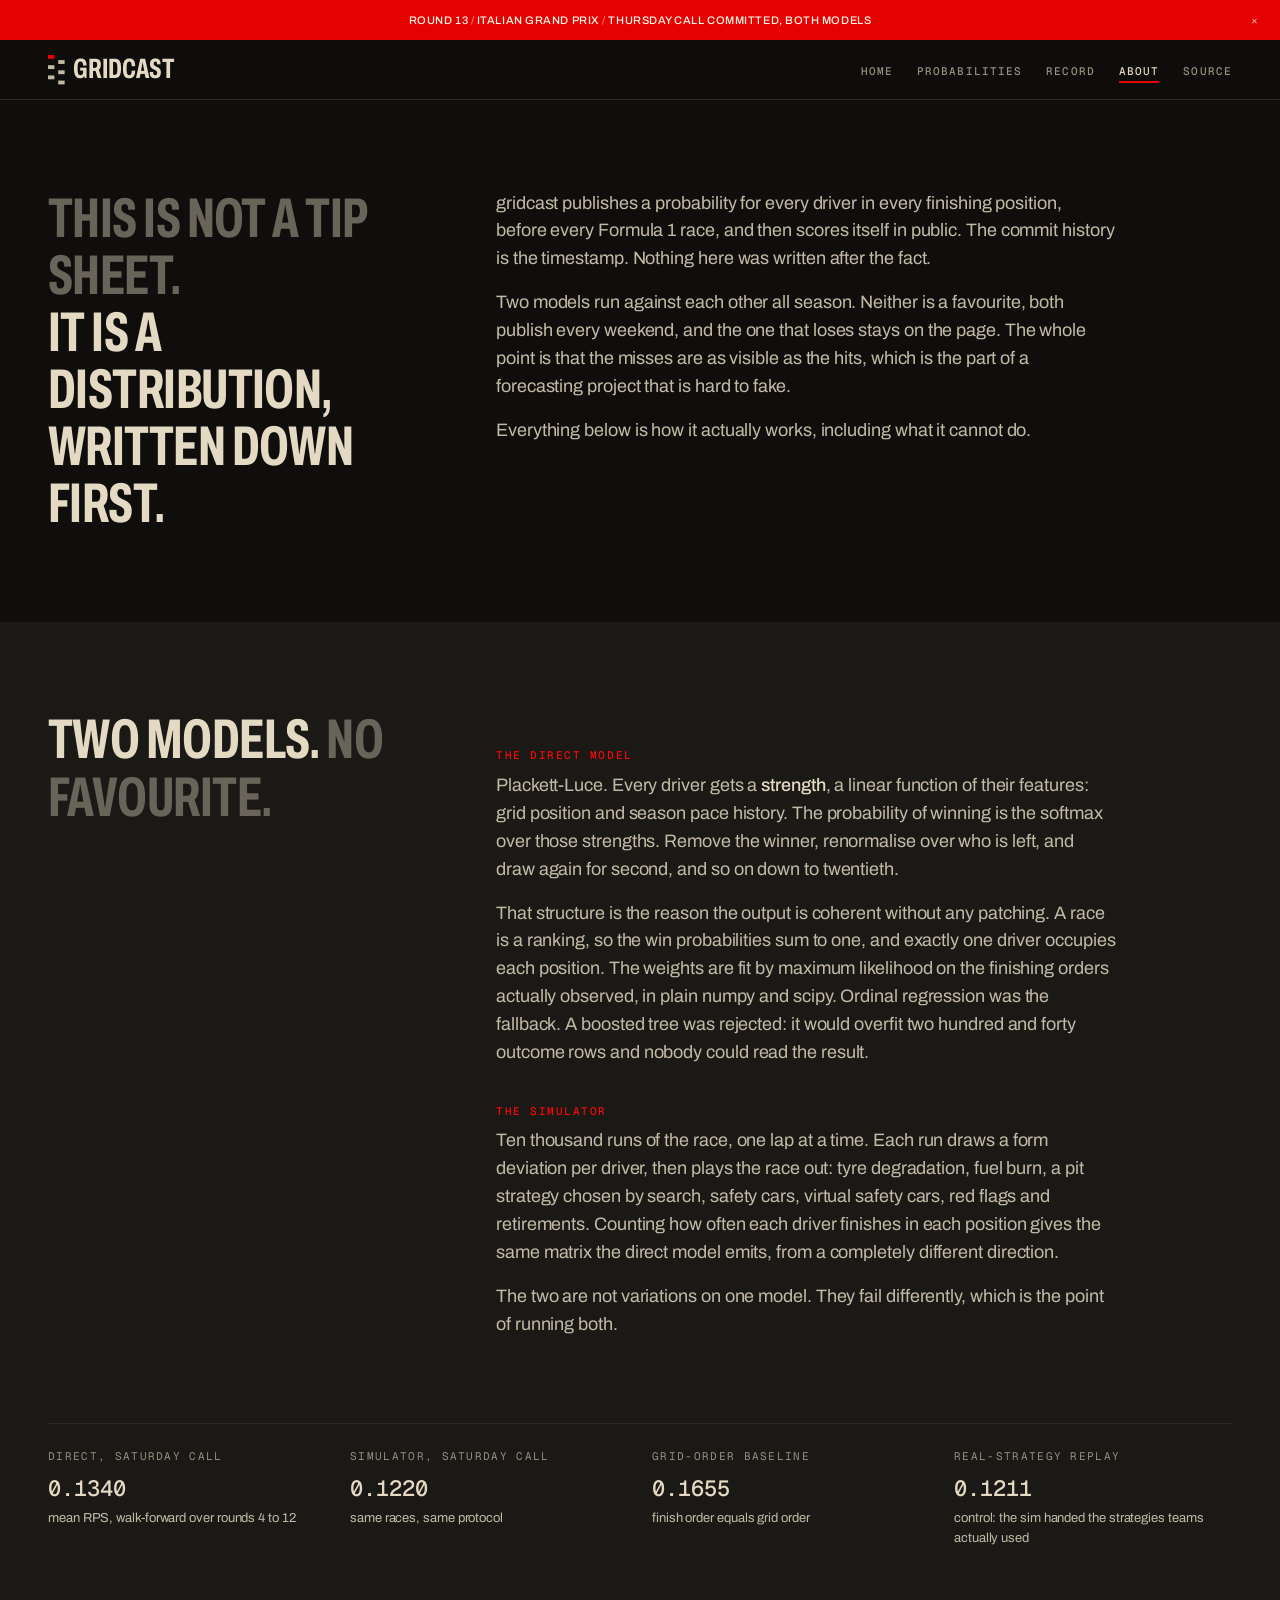
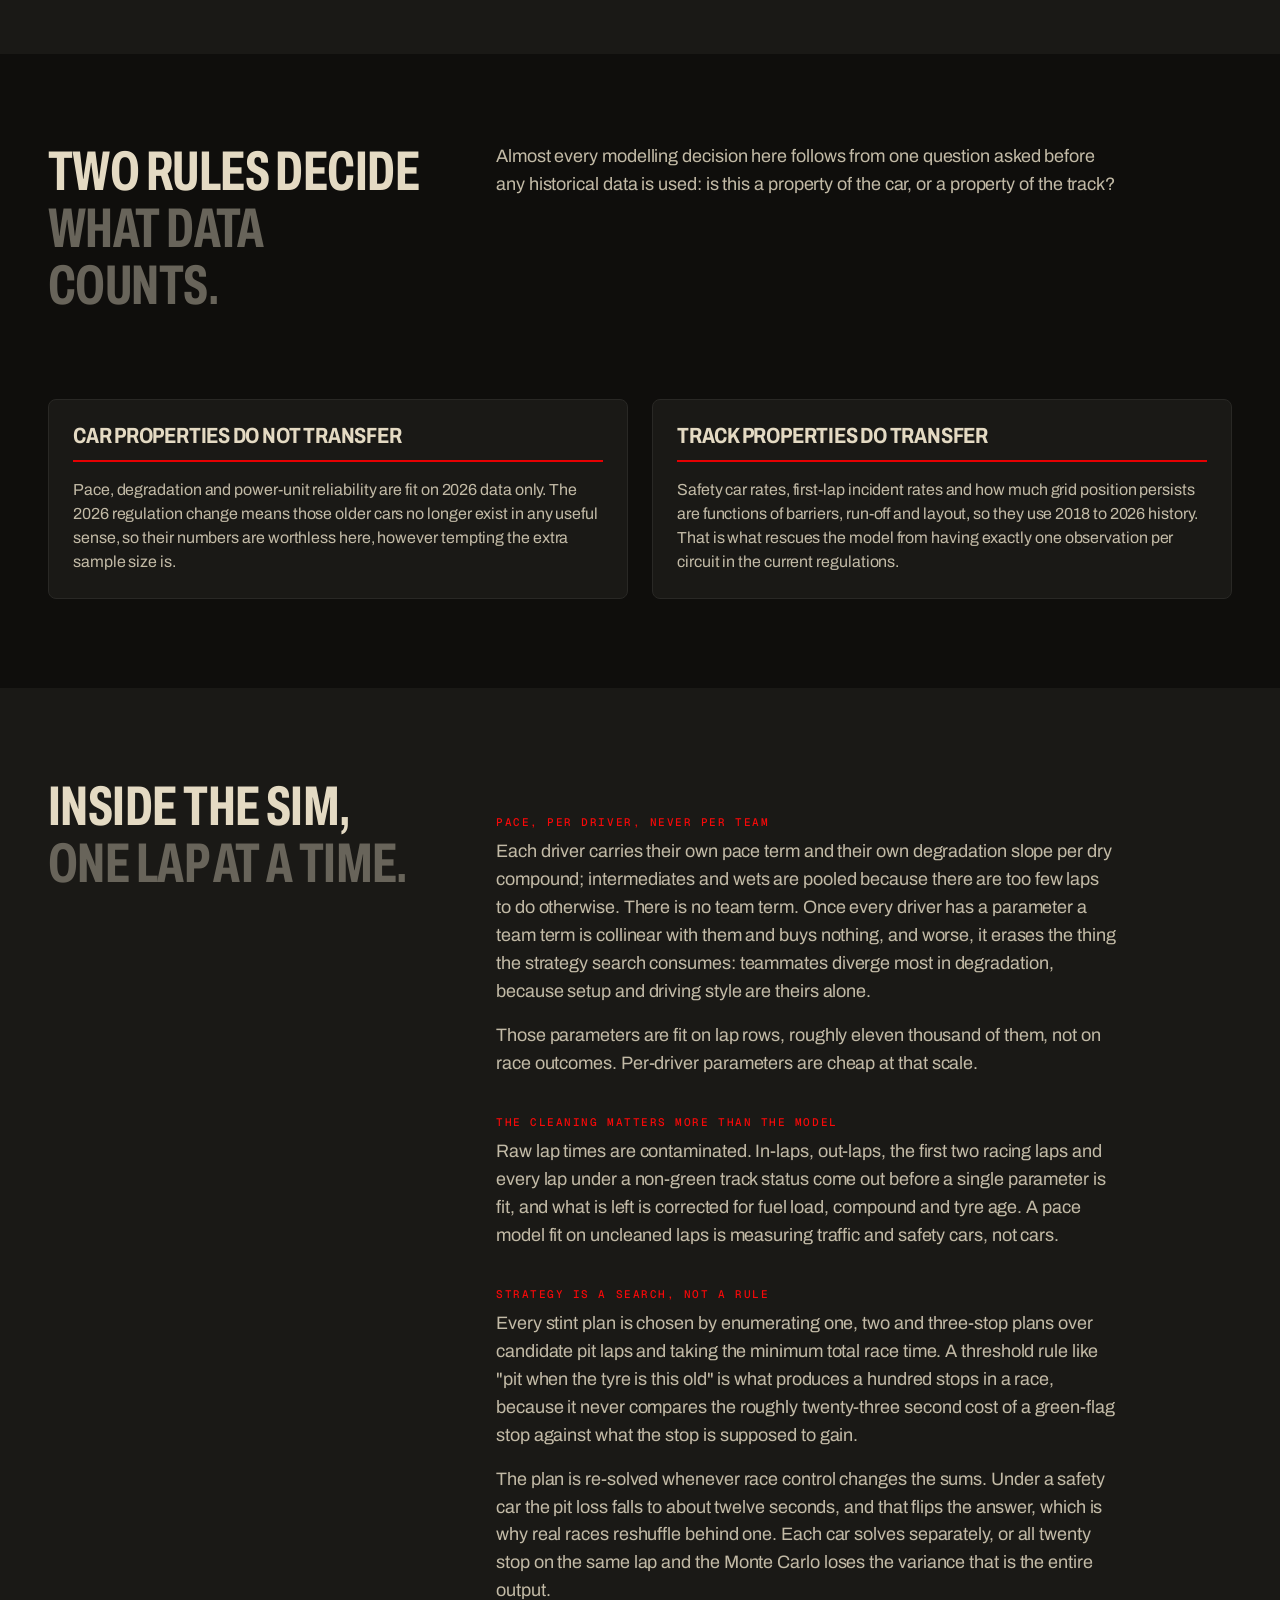
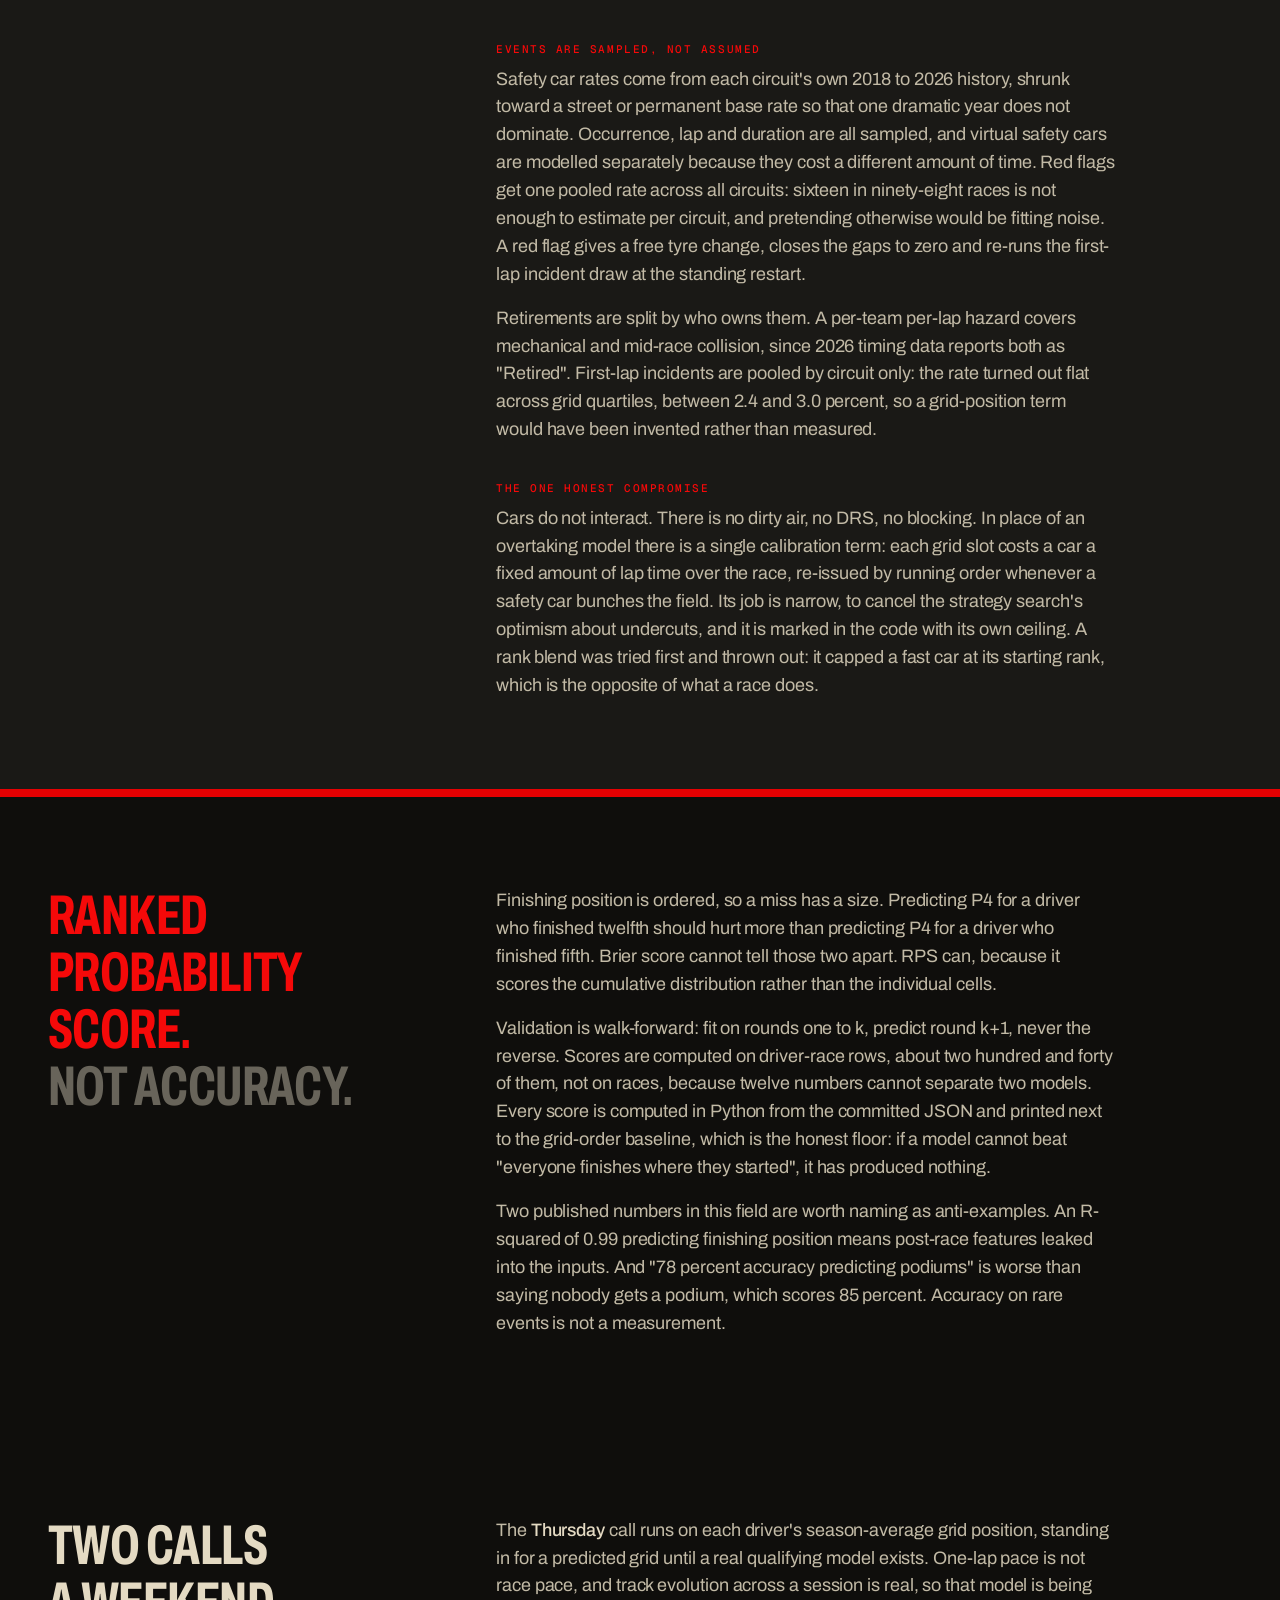
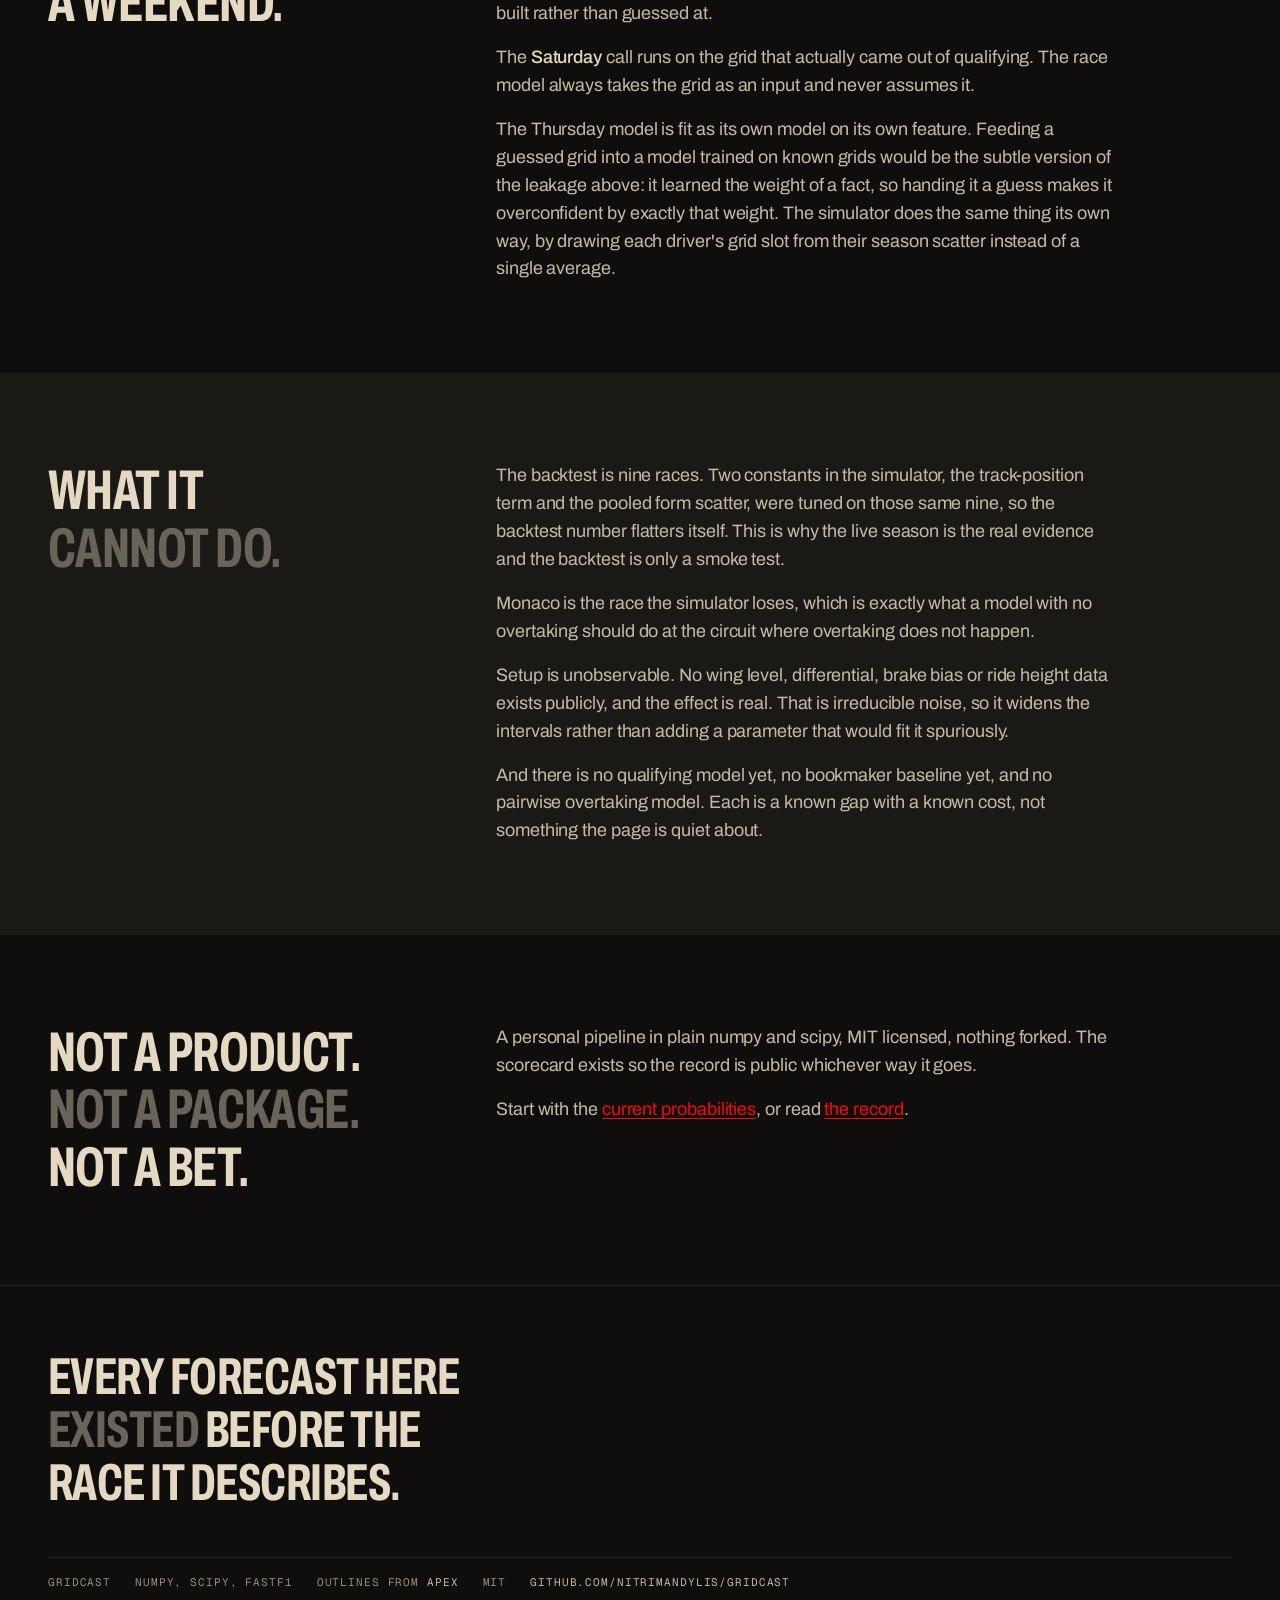
==== commit a02e17e9: "site: og image and social meta tags" ====
--- a/site/about.html
+++ b/site/about.html
@@ -5,6 +5,16 @@
 <meta name="viewport" content="width=device-width, initial-scale=1">
 <title>About · gridcast</title>
 <meta name="description" content="How gridcast predicts Formula 1 races: two models, the 2026 data rules, and how the scoring works.">
+<meta property="og:type" content="website">
+<meta property="og:site_name" content="gridcast">
+<meta property="og:title" content="About · gridcast">
+<meta property="og:description" content="How gridcast predicts Formula 1 races: two models, the 2026 data rules, and how the scoring works.">
+<meta property="og:url" content="https://nitrimandylis.github.io/gridcast/about.html">
+<meta property="og:image" content="https://nitrimandylis.github.io/gridcast/og.png">
+<meta property="og:image:width" content="1200">
+<meta property="og:image:height" content="630">
+<meta property="og:image:alt" content="gridcast: every race, called before lights out.">
+<meta name="twitter:card" content="summary_large_image">
 <link rel="preconnect" href="https://fonts.googleapis.com">
 <link rel="preconnect" href="https://fonts.gstatic.com" crossorigin>
 <link href="https://fonts.googleapis.com/css2?family=Archivo:wdth,wght@62..125,400..700&family=Geist+Mono:wght@400..600&display=swap" rel="stylesheet">
--- a/site/style.css
+++ b/site/style.css
@@ -679,11 +679,13 @@
 }
 .fig tbody tr:hover td.d { background: var(--color-paper-4); }
 .fig td.c div {
-  /* the cell takes whatever width the table hands it and stays square, so
-     twenty positions fill the spine at any window size */
+  /* the cell takes whatever width the table hands it, so twenty positions
+     fill the spine at any window size. The height is fixed and shorter than
+     the width on purpose: twenty-two square rows made the card taller than
+     the screen, and a heatmap reads the same from a rectangle. */
   width: 100%;
-  min-width: 22px;
-  aspect-ratio: 1;
+  min-width: 20px;
+  height: 22px;
   border-radius: var(--radius-cell);
   background: color-mix(in oklab, var(--color-accent) calc(var(--f) * 100%), var(--color-paper-3));
 }
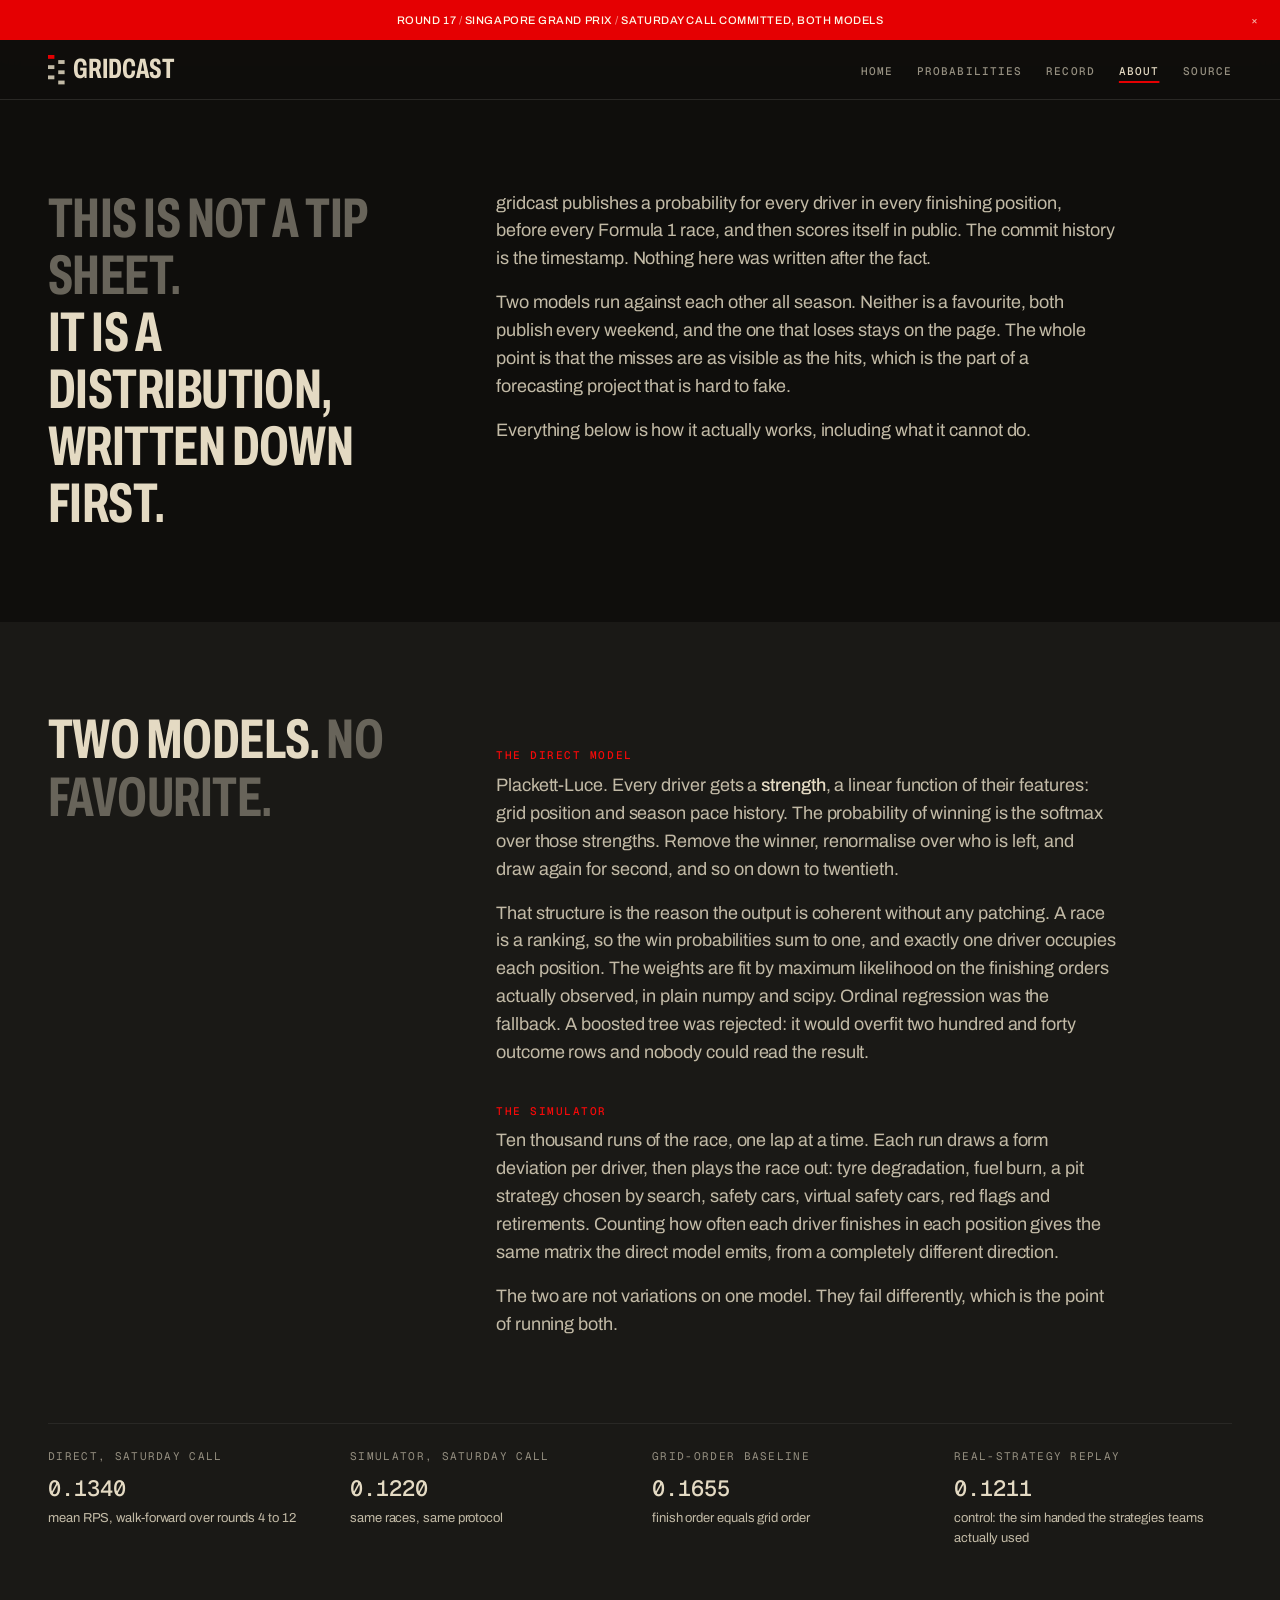
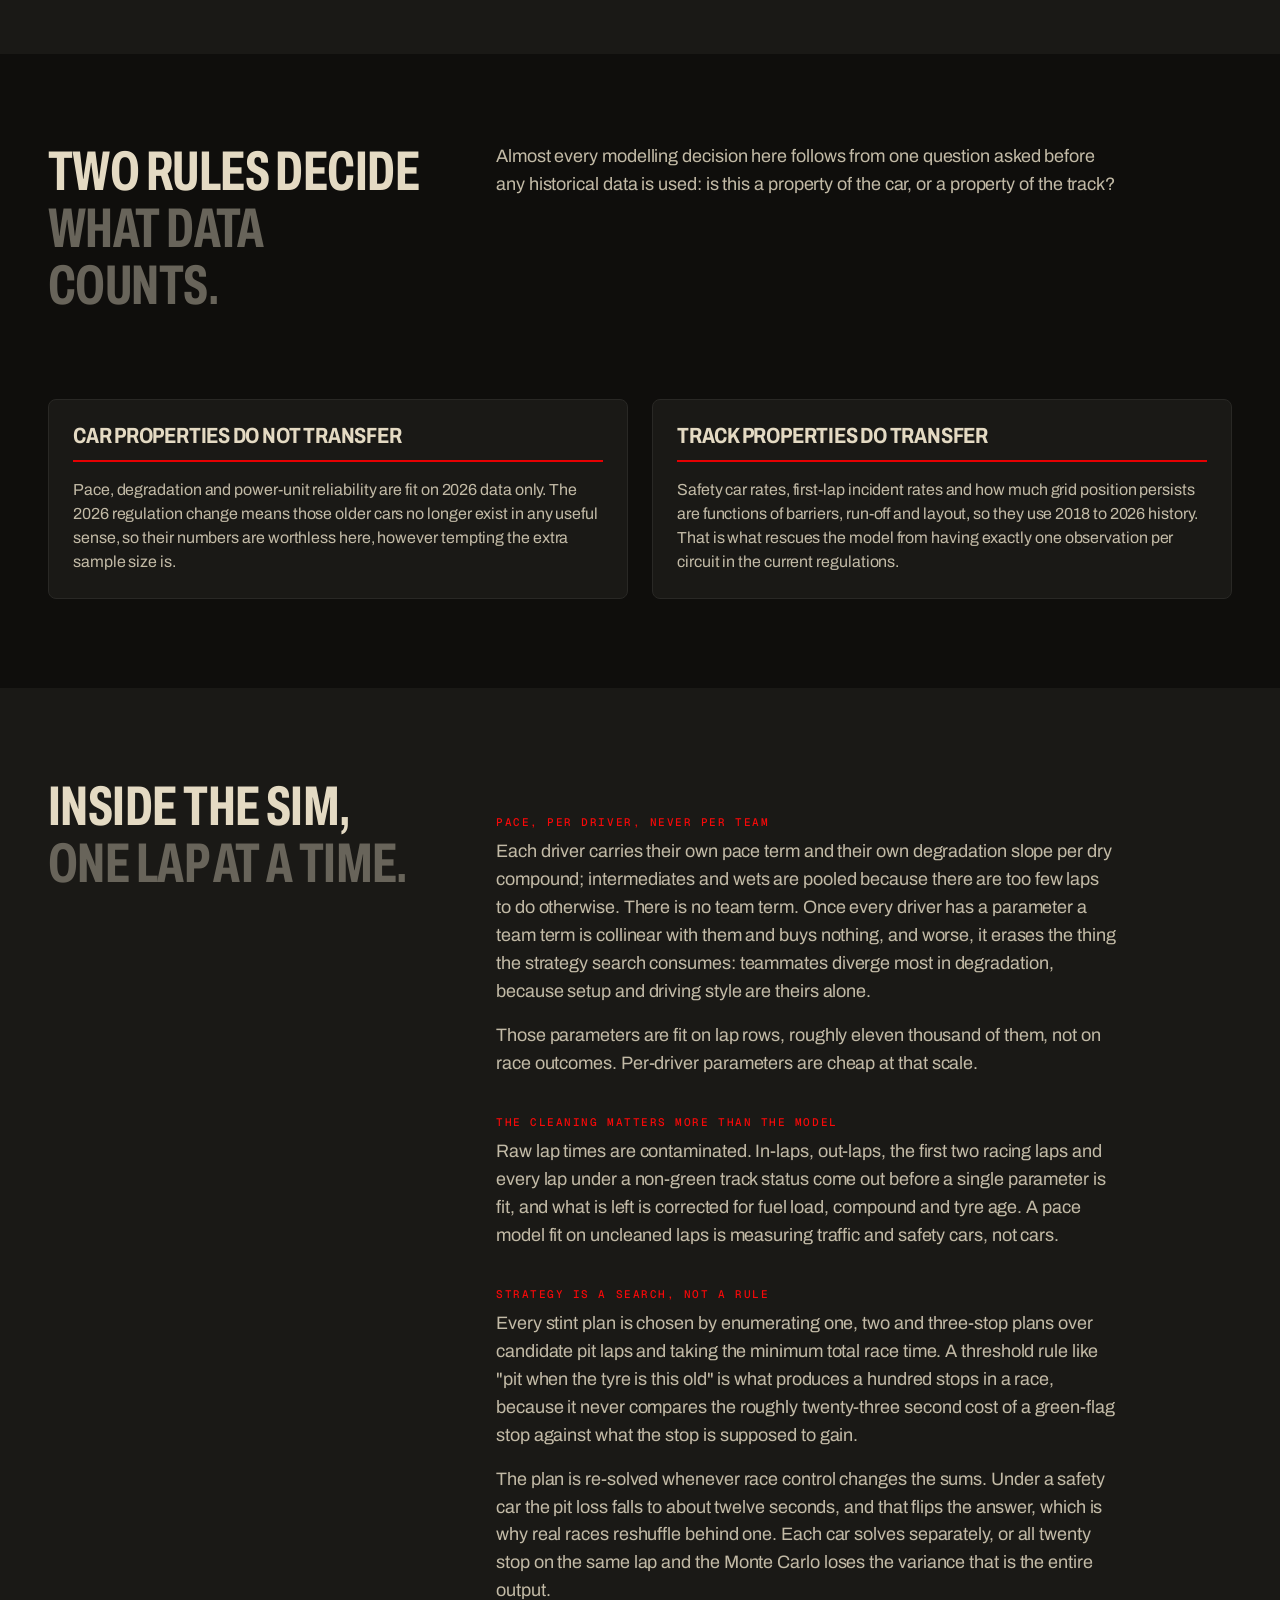
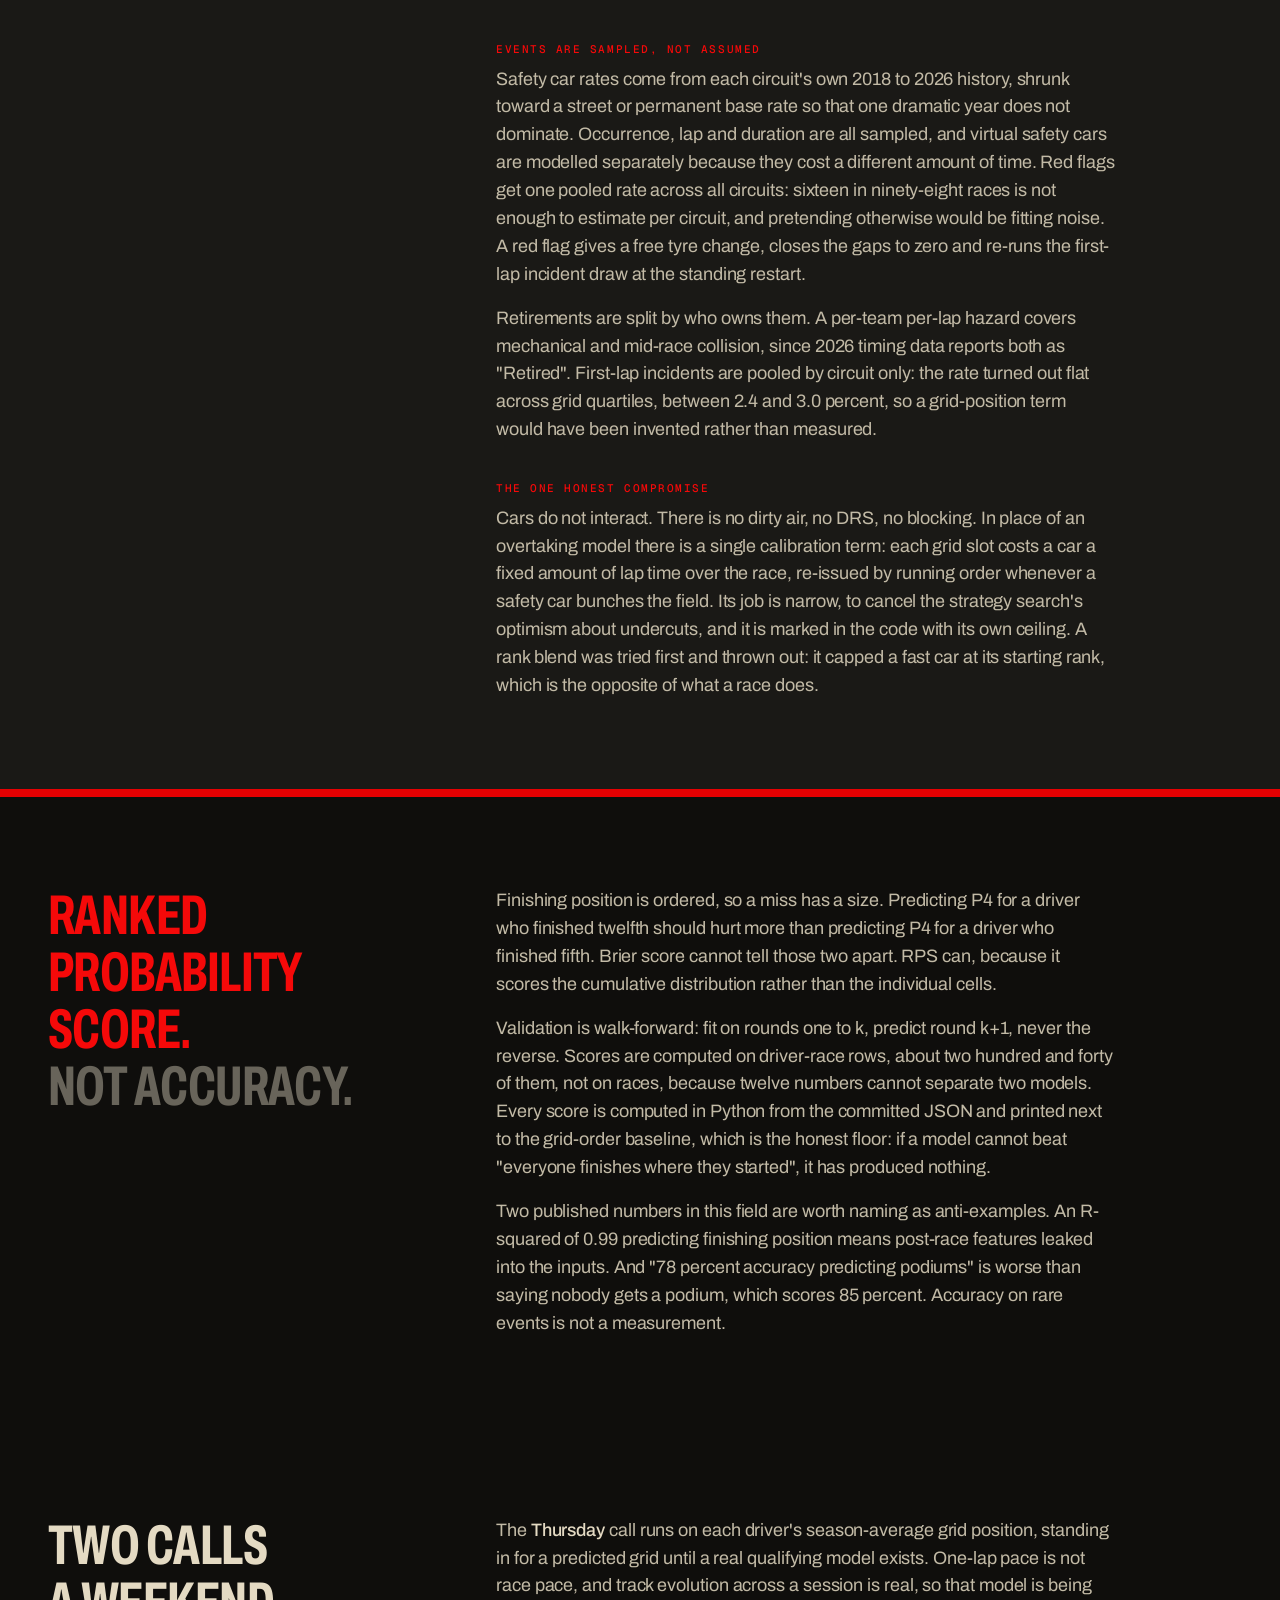
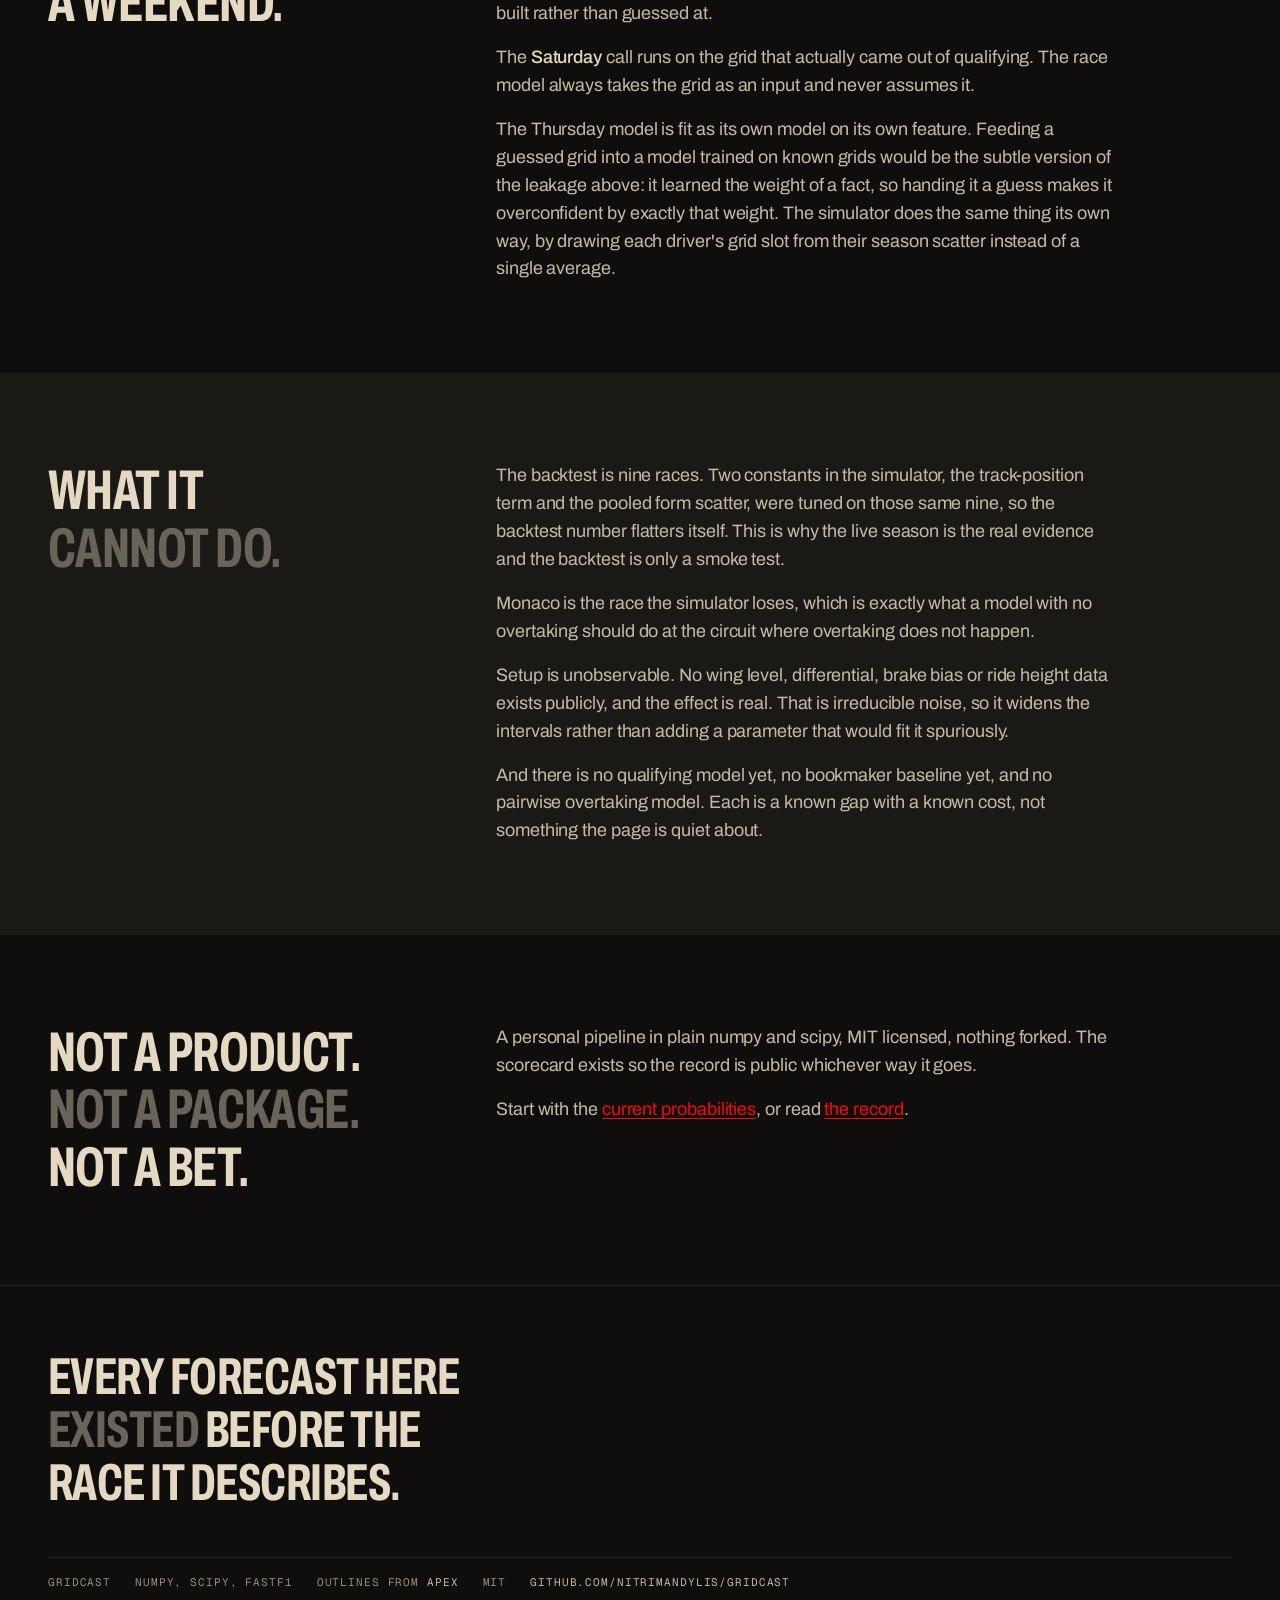
==== commit 7c305917: "move to gridcast.nicktrim.com" ====
--- a/site/about.html
+++ b/site/about.html
@@ -9,8 +9,8 @@
 <meta property="og:site_name" content="gridcast">
 <meta property="og:title" content="About · gridcast">
 <meta property="og:description" content="How gridcast predicts Formula 1 races: two models, the 2026 data rules, and how the scoring works.">
-<meta property="og:url" content="https://nitrimandylis.github.io/gridcast/about.html">
-<meta property="og:image" content="https://nitrimandylis.github.io/gridcast/og.png">
+<meta property="og:url" content="https://gridcast.nicktrim.com/about.html">
+<meta property="og:image" content="https://gridcast.nicktrim.com/og.png">
 <meta property="og:image:width" content="1200">
 <meta property="og:image:height" content="630">
 <meta property="og:image:alt" content="gridcast: every race, called before lights out.">
--- a/site/style.css
+++ b/site/style.css
@@ -622,6 +622,101 @@
 .stamps b { color: var(--color-ink-2); font-weight: 600; text-transform: uppercase; letter-spacing: 0.05em; }
 .stamps code { color: var(--color-ink-2); }
 
+/* ---- predicted order · starting-grid formation ---------------------------
+   The staggered two-column formation: odd positions (P1, P3, P5) sit left,
+   even positions (P2, P4, P6) indent right, like a real F1 starting grid. */
+
+.grid-panel {
+  margin-top: var(--space-xl);
+  padding: var(--space-lg);
+  background: var(--color-paper-2);
+  border: var(--rule-hair) solid var(--color-rule);
+  border-radius: var(--radius-card);
+}
+
+.grid-controls {
+  display: flex;
+  align-items: center;
+  gap: var(--space-md);
+  margin-bottom: var(--space-lg);
+}
+
+.grid-view[data-active="combined"] .grid-split { display: none; }
+.grid-view[data-active="split"] .grid-combined { display: none; }
+
+.grid-split {
+  display: grid;
+  grid-template-columns: 1fr 1fr;
+  gap: var(--space-2xl);
+}
+
+.grid-label {
+  font-family: var(--font-data);
+  font-size: var(--text-xs);
+  letter-spacing: 0.12em;
+  text-transform: uppercase;
+  color: var(--color-muted);
+  padding-bottom: var(--space-sm);
+  border-bottom: var(--rule-hair) solid var(--color-rule);
+  margin-bottom: var(--space-md);
+}
+
+.grid-slots {
+  /* Single column, not a grid: the stagger is horizontal indent, not a second
+     column, so every slot has the same vertical gap regardless of side. */
+  display: flex;
+  flex-direction: column;
+  gap: var(--space-3xs);
+  max-width: 22rem;
+  margin: 0 auto;
+}
+
+.grid-slot {
+  display: flex;
+  align-items: center;
+  gap: var(--space-xs);
+  width: 42%;
+  padding: var(--space-xs) var(--space-sm);
+  background: var(--color-paper-3);
+  border-radius: var(--radius-cell);
+  transition: background var(--dur-micro) var(--ease-out);
+}
+.grid-slot:hover { background: var(--color-paper-4); }
+
+/* Left slots on the left edge, right slots on the right edge,
+   with clear space between them (100% - 42% - 42% = 16% gap). */
+.grid-slot.left  { align-self: flex-start; }
+.grid-slot.right { align-self: flex-end; }
+
+.grid-pos {
+  font-family: var(--font-data);
+  font-variant-numeric: tabular-nums;
+  font-size: var(--text-xs);
+  color: var(--color-muted);
+  min-width: 2rem;
+}
+
+.grid-driver {
+  font-family: var(--font-data);
+  font-size: var(--text-sm);
+  letter-spacing: 0.04em;
+  color: var(--color-ink);
+}
+
+/* Pole: accent fill, matching the logo's red first block. */
+.grid-slot.left:first-child {
+  background: var(--color-accent);
+}
+.grid-slot.left:first-child .grid-pos { color: var(--color-accent-ink); opacity: 0.7; }
+.grid-slot.left:first-child .grid-driver { color: var(--color-accent-ink); }
+.grid-slot.left:first-child .stripe { background: var(--color-accent-ink); opacity: 0.4; }
+.grid-slot.left:first-child:hover { background: var(--color-accent-text); }
+
+@media (max-width: 46rem) {
+  .grid-split { grid-template-columns: 1fr; gap: var(--space-xl); }
+  .grid-slots { max-width: 18rem; gap: var(--space-3xs) var(--space-xl); }
+}
+
 /* One specimen per row. A 20x20 matrix needs the whole spine; side by side
    the two cards were 520px each and both scrolled internally, which defeats
    the point of showing the matrix at all. */
@@ -877,6 +972,14 @@
   text-transform: uppercase;
   color: var(--color-muted);
 }
+.pend {
+  font-size: var(--text-xs);
+  letter-spacing: 0.1em;
+  text-transform: uppercase;
+  color: var(--color-muted);
+}
+.rec-figs.figs { margin: var(--space-md) 0 var(--space-lg); }
+.fig td.c.actual div { box-shadow: inset 0 0 0 2px var(--color-ink); }
 
 .drivers { padding: var(--space-md) 0 var(--space-lg); }
 .drv {
@@ -1096,7 +1199,7 @@
 
 /* The JS-rendered blocks land after a fetch; without an entrance they pop in.
    Same rise primitive, short stagger, opacity and transform only. */
-.panel, .call, .tally > div, .fig, .standings .col {
+.panel, .call, .tally > div, .fig, .grid-panel, .standings .col {
   animation: rise var(--dur-long) var(--ease-out) both;
 }
 .tally > div:nth-child(2), .fig:nth-child(2), .standings .col:nth-child(2) { animation-delay: 60ms; }
